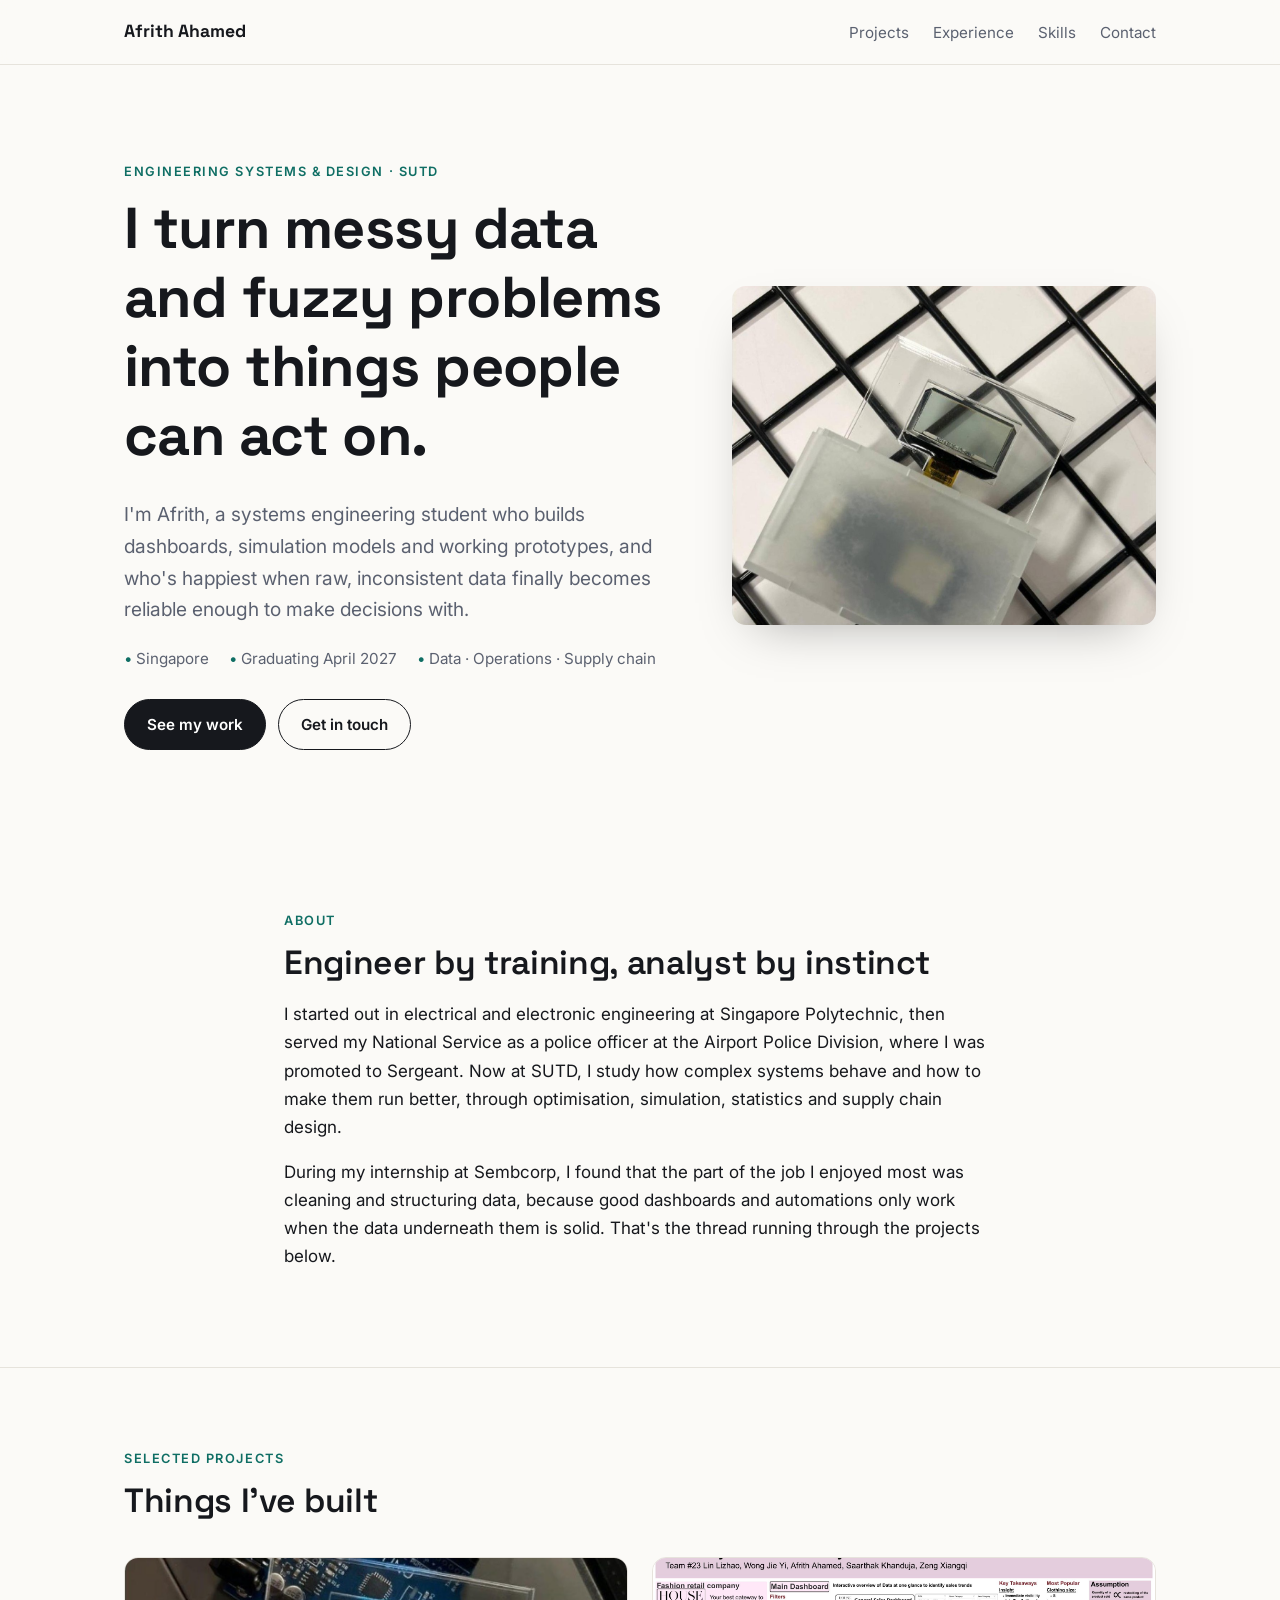
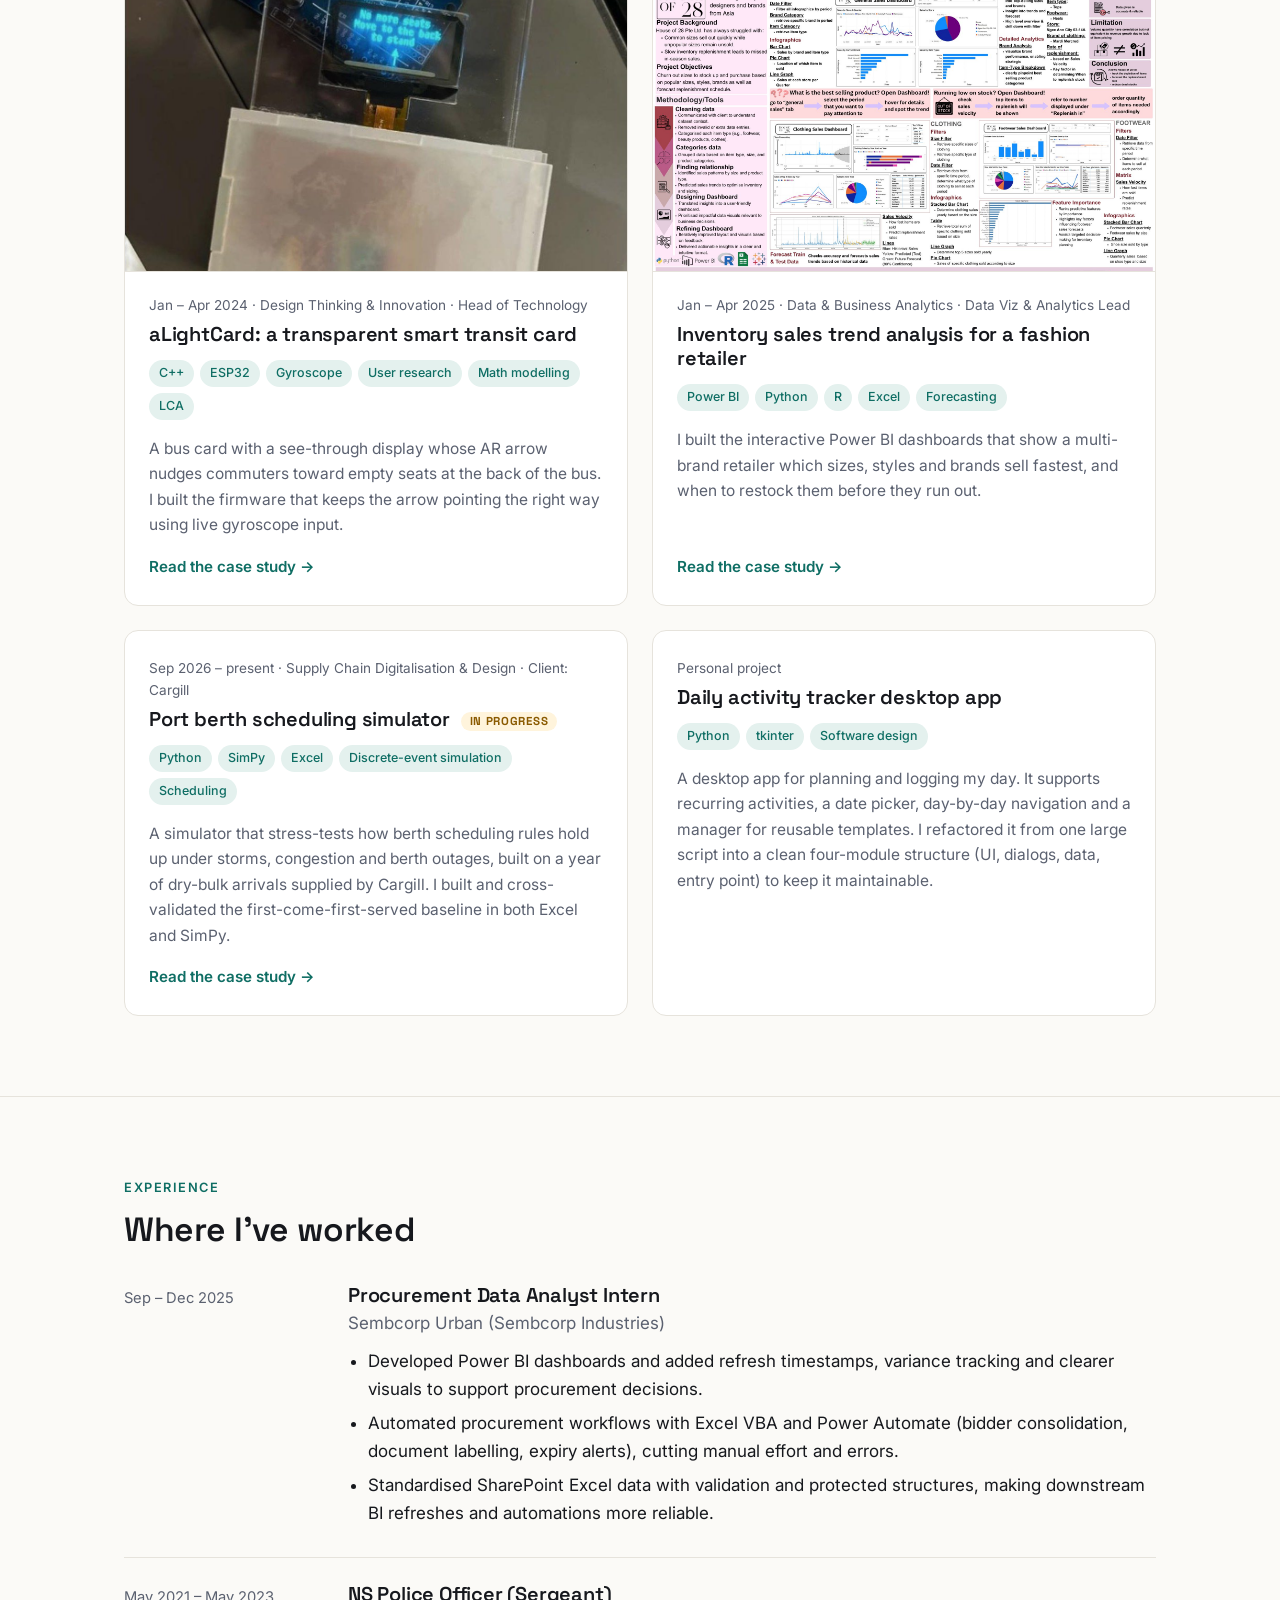
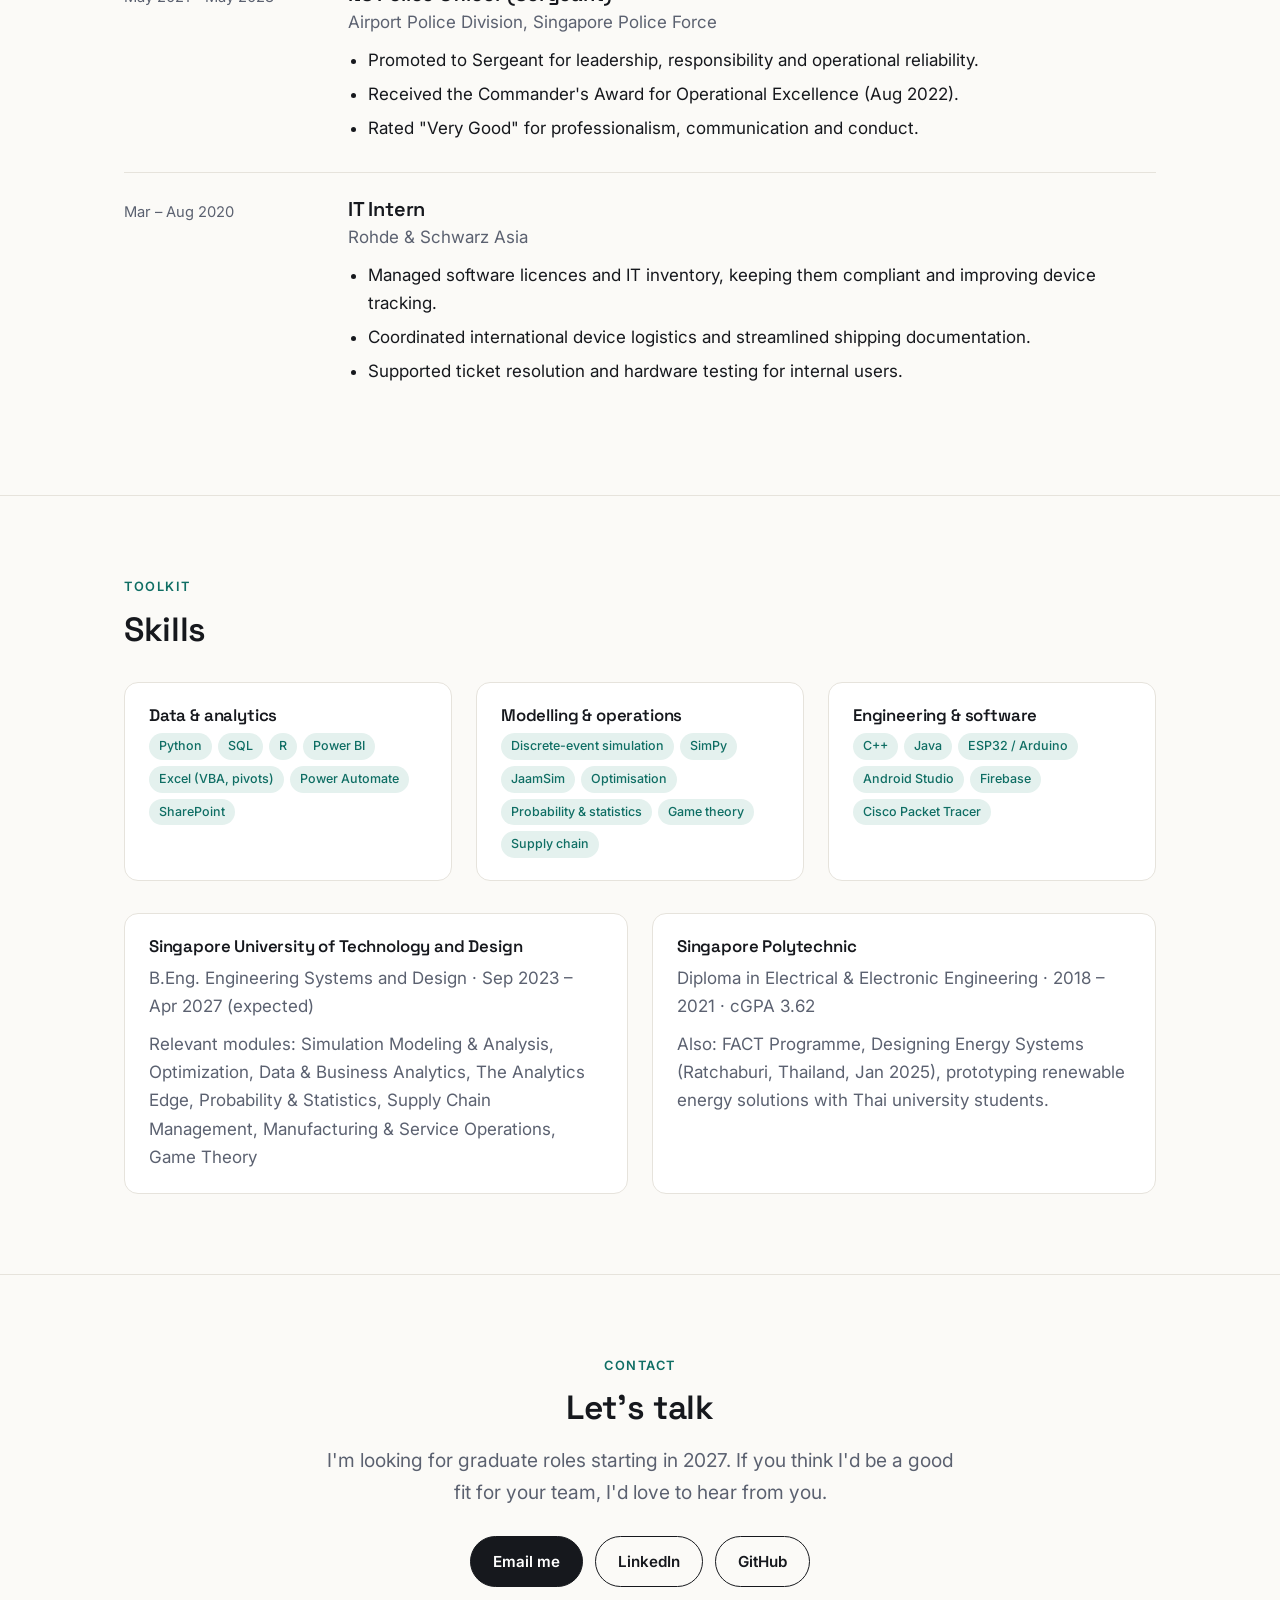
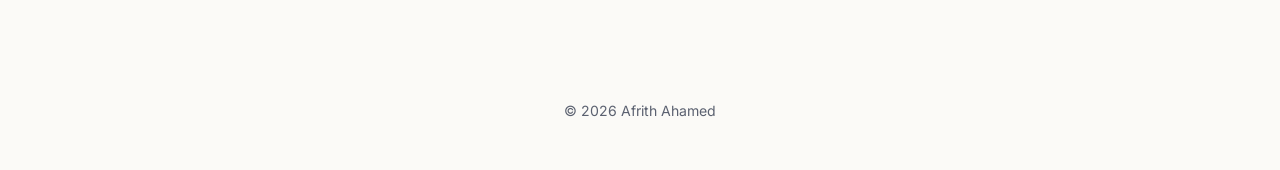
==== index.html @ 6056a11e "Add files via upload" ====
<!DOCTYPE html>
<html lang="en">
<head>
  <meta charset="UTF-8">
  <meta name="viewport" content="width=device-width, initial-scale=1.0">
  <title>Afrith Ahamed | Engineering Systems & Design, SUTD</title>
  <meta name="description" content="Portfolio of Afrith Ahamed, Engineering Systems and Design student at SUTD: data analytics, simulation and hardware prototyping projects.">
  <link rel="preconnect" href="https://fonts.googleapis.com">
  <link rel="preconnect" href="https://fonts.gstatic.com" crossorigin>
  <link href="https://fonts.googleapis.com/css2?family=Inter:wght@400;500;600;700&family=Space+Grotesk:wght@500;600;700&display=swap" rel="stylesheet">
  <link rel="stylesheet" href="css/style.css">
</head>
<body>

<nav class="nav">
  <div class="wrap">
    <a class="brand" href="#top">Afrith Ahamed</a>
    <ul>
      <li><a href="#projects">Projects</a></li>
      <li><a href="#experience">Experience</a></li>
      <li class="hide-sm"><a href="#skills">Skills</a></li>
      <li><a href="#contact">Contact</a></li>
    </ul>
  </div>
</nav>

<header class="hero" id="top">
  <div class="wrap">
    <div>
      <span class="eyebrow">Engineering Systems &amp; Design · SUTD</span>
      <h1>I turn messy data and fuzzy problems into things people can act on.</h1>
      <p class="lead">I'm Afrith, a systems engineering student who builds dashboards, simulation models and working prototypes, and who's happiest when raw, inconsistent data finally becomes reliable enough to make decisions with.</p>
      <div class="meta">
        <span>Singapore</span>
        <span>Graduating April 2027</span>
        <span>Data · Operations · Supply chain</span>
      </div>
      <div class="btns">
        <a class="btn primary" href="#projects">See my work</a>
        <a class="btn" href="#contact">Get in touch</a>
      </div>
    </div>
    <div class="hero-img">
      <img src="assets/img/alight-grid.jpg" alt="aLightCard prototype: a transparent display mounted above a frosted acrylic card housing">
    </div>
  </div>
</header>

<section id="about">
  <div class="wrap narrow">
    <span class="eyebrow">About</span>
    <h2>Engineer by training, analyst by instinct</h2>
    <p>I started out in electrical and electronic engineering at Singapore Polytechnic, then served my National Service as a police officer at the Airport Police Division, where I was promoted to Sergeant. Now at SUTD, I study how complex systems behave and how to make them run better, through optimisation, simulation, statistics and supply chain design.</p>
    <p>During my internship at Sembcorp, I found that the part of the job I enjoyed most was cleaning and structuring data, because good dashboards and automations only work when the data underneath them is solid. That's the thread running through the projects below.</p>
  </div>
</section>

<section id="projects">
  <div class="wrap">
    <span class="eyebrow">Selected projects</span>
    <h2>Things I've built</h2>

    <div class="grid">
      <a class="card" href="projects/alightcard.html">
        <img src="assets/img/alight-arduino.jpg" alt="aLightCard prototype showing a glowing 'move to the back' message on its transparent display" loading="lazy">
        <div class="body">
          <div class="when">Jan – Apr 2024 · Design Thinking &amp; Innovation · Head of Technology</div>
          <h3>aLightCard: a transparent smart transit card</h3>
          <ul class="tags"><li>C++</li><li>ESP32</li><li>Gyroscope</li><li>User research</li><li>Math modelling</li><li>LCA</li></ul>
          <p>A bus card with a see-through display whose AR arrow nudges commuters toward empty seats at the back of the bus. I built the firmware that keeps the arrow pointing the right way using live gyroscope input.</p>
          <span class="more">Read the case study →</span>
        </div>
      </a>

      <a class="card" href="projects/inventory-analytics.html">
        <img src="assets/img/dba-poster.jpg" alt="Inventory Sales Trend Analysis project poster showing Power BI dashboards" loading="lazy">
        <div class="body">
          <div class="when">Jan – Apr 2025 · Data &amp; Business Analytics · Data Viz &amp; Analytics Lead</div>
          <h3>Inventory sales trend analysis for a fashion retailer</h3>
          <ul class="tags"><li>Power BI</li><li>Python</li><li>R</li><li>Excel</li><li>Forecasting</li></ul>
          <p>I built the interactive Power BI dashboards that show a multi-brand retailer which sizes, styles and brands sell fastest, and when to restock them before they run out.</p>
          <span class="more">Read the case study →</span>
        </div>
      </a>

      <a class="card plain" href="projects/port-scheduling-simulator.html">
        <div class="body">
          <div class="when">Sep 2026 – present · Supply Chain Digitalisation &amp; Design · Client: Cargill</div>
          <h3>Port berth scheduling simulator <span class="badge">In progress</span></h3>
          <ul class="tags"><li>Python</li><li>SimPy</li><li>Excel</li><li>Discrete-event simulation</li><li>Scheduling</li></ul>
          <p>A simulator that stress-tests how berth scheduling rules hold up under storms, congestion and berth outages, built on a year of dry-bulk arrivals supplied by Cargill. I built and cross-validated the first-come-first-served baseline in both Excel and SimPy.</p>
          <span class="more">Read the case study →</span>
        </div>
      </a>

      <div class="card plain">
        <div class="body">
          <div class="when">Personal project</div>
          <h3>Daily activity tracker desktop app</h3>
          <ul class="tags"><li>Python</li><li>tkinter</li><li>Software design</li></ul>
          <p>A desktop app for planning and logging my day. It supports recurring activities, a date picker, day-by-day navigation and a manager for reusable templates. I refactored it from one large script into a clean four-module structure (UI, dialogs, data, entry point) to keep it maintainable.</p>
        </div>
      </div>
    </div>
  </div>
</section>

<section id="experience">
  <div class="wrap">
    <span class="eyebrow">Experience</span>
    <h2>Where I've worked</h2>
    <div class="timeline">
      <div class="job">
        <div class="date">Sep – Dec 2025</div>
        <div>
          <h3>Procurement Data Analyst Intern</h3>
          <div class="org">Sembcorp Urban (Sembcorp Industries)</div>
          <ul>
            <li>Developed Power BI dashboards and added refresh timestamps, variance tracking and clearer visuals to support procurement decisions.</li>
            <li>Automated procurement workflows with Excel VBA and Power Automate (bidder consolidation, document labelling, expiry alerts), cutting manual effort and errors.</li>
            <li>Standardised SharePoint Excel data with validation and protected structures, making downstream BI refreshes and automations more reliable.</li>
          </ul>
        </div>
      </div>
      <div class="job">
        <div class="date">May 2021 – May 2023</div>
        <div>
          <h3>NS Police Officer (Sergeant)</h3>
          <div class="org">Airport Police Division, Singapore Police Force</div>
          <ul>
            <li>Promoted to Sergeant for leadership, responsibility and operational reliability.</li>
            <li>Received the Commander's Award for Operational Excellence (Aug 2022).</li>
            <li>Rated "Very Good" for professionalism, communication and conduct.</li>
          </ul>
        </div>
      </div>
      <div class="job">
        <div class="date">Mar – Aug 2020</div>
        <div>
          <h3>IT Intern</h3>
          <div class="org">Rohde &amp; Schwarz Asia</div>
          <ul>
            <li>Managed software licences and IT inventory, keeping them compliant and improving device tracking.</li>
            <li>Coordinated international device logistics and streamlined shipping documentation.</li>
            <li>Supported ticket resolution and hardware testing for internal users.</li>
          </ul>
        </div>
      </div>
    </div>
  </div>
</section>

<section id="skills">
  <div class="wrap">
    <span class="eyebrow">Toolkit</span>
    <h2>Skills</h2>
    <div class="skills">
      <div class="skill-box">
        <h3>Data &amp; analytics</h3>
        <ul class="tags"><li>Python</li><li>SQL</li><li>R</li><li>Power BI</li><li>Excel (VBA, pivots)</li><li>Power Automate</li><li>SharePoint</li></ul>
      </div>
      <div class="skill-box">
        <h3>Modelling &amp; operations</h3>
        <ul class="tags"><li>Discrete-event simulation</li><li>SimPy</li><li>JaamSim</li><li>Optimisation</li><li>Probability &amp; statistics</li><li>Game theory</li><li>Supply chain</li></ul>
      </div>
      <div class="skill-box">
        <h3>Engineering &amp; software</h3>
        <ul class="tags"><li>C++</li><li>Java</li><li>ESP32 / Arduino</li><li>Android Studio</li><li>Firebase</li><li>Cisco Packet Tracer</li></ul>
      </div>
    </div>

    <div class="edu">
      <div class="skill-box">
        <h3>Singapore University of Technology and Design</h3>
        <p>B.Eng. Engineering Systems and Design · Sep 2023 – Apr 2027 (expected)</p>
        <p style="margin-top:10px">Relevant modules: Simulation Modeling &amp; Analysis, Optimization, Data &amp; Business Analytics, The Analytics Edge, Probability &amp; Statistics, Supply Chain Management, Manufacturing &amp; Service Operations, Game Theory</p>
      </div>
      <div class="skill-box">
        <h3>Singapore Polytechnic</h3>
        <p>Diploma in Electrical &amp; Electronic Engineering · 2018 – 2021 · cGPA 3.62</p>
        <p style="margin-top:10px">Also: FACT Programme, Designing Energy Systems (Ratchaburi, Thailand, Jan 2025), prototyping renewable energy solutions with Thai university students.</p>
      </div>
    </div>
  </div>
</section>

<section id="contact" class="contact">
  <div class="wrap">
    <span class="eyebrow">Contact</span>
    <h2>Let's talk</h2>
    <p class="lead">I'm looking for graduate roles starting in 2027. If you think I'd be a good fit for your team, I'd love to hear from you.</p>
    <div class="btns">
      <a class="btn primary" href="mailto:afrithahamed168@gmail.com">Email me</a>
      <a class="btn" href="https://www.linkedin.com/in/afrith-ahamed/" target="_blank" rel="noopener">LinkedIn</a>
      <a class="btn" href="https://github.com/afrithahamed168-code" target="_blank" rel="noopener">GitHub</a>
    </div>
  </div>
</section>

<footer>
  <div class="wrap">© 2026 Afrith Ahamed</div>
</footer>

</body>
</html>
---- css/style.css ----
/* ===== Afrith Ahamed — portfolio styles ===== */
:root {
  --bg: #fbfaf7;
  --surface: #ffffff;
  --ink: #16181d;
  --muted: #5b6170;
  --line: #e6e3dc;
  --accent: #0f6e64;
  --accent-soft: #e4f1ee;
  --max: 1080px;
  --radius: 14px;
  --font-body: "Inter", system-ui, -apple-system, "Segoe UI", Roboto, sans-serif;
  --font-head: "Space Grotesk", "Inter", system-ui, sans-serif;
}

* { box-sizing: border-box; }
html { scroll-behavior: smooth; }
body {
  margin: 0;
  font-family: var(--font-body);
  font-size: 17px;
  line-height: 1.65;
  color: var(--ink);
  background: var(--bg);
  -webkit-font-smoothing: antialiased;
}
img { max-width: 100%; display: block; }
a { color: var(--accent); text-decoration-thickness: 1px; text-underline-offset: 3px; }
a:hover { text-decoration-thickness: 2px; }
h1, h2, h3, h4 { font-family: var(--font-head); line-height: 1.2; margin: 0 0 .5em; letter-spacing: -0.01em; }
h1 { font-size: clamp(2.4rem, 5vw, 3.6rem); font-weight: 700; }
h2 { font-size: clamp(1.6rem, 3vw, 2.1rem); font-weight: 600; }
h3 { font-size: 1.25rem; font-weight: 600; }
p { margin: 0 0 1em; }

.wrap { max-width: var(--max); margin: 0 auto; padding: 0 24px; }
.narrow { max-width: 760px; }

/* ----- Nav ----- */
.nav {
  position: sticky; top: 0; z-index: 10;
  background: rgba(251, 250, 247, 0.9);
  backdrop-filter: blur(8px);
  border-bottom: 1px solid var(--line);
}
.nav .wrap { display: flex; align-items: center; justify-content: space-between; height: 64px; }
.brand { white-space: nowrap; font-family: var(--font-head); font-weight: 700; color: var(--ink); text-decoration: none; font-size: 1.1rem; }
.nav ul { list-style: none; display: flex; gap: 24px; margin: 0; padding: 0; }
.nav ul a { color: var(--muted); text-decoration: none; font-size: .95rem; }
.nav ul a:hover { color: var(--ink); }
@media (max-width: 640px) { .nav ul { gap: 14px; } .nav ul a { font-size: .88rem; } .nav ul li.hide-sm { display: none; } }

/* ----- Sections ----- */
section { padding: 80px 0; }
section + section { border-top: 1px solid var(--line); }
.eyebrow {
  font-size: .8rem; font-weight: 600; letter-spacing: .12em; text-transform: uppercase;
  color: var(--accent); margin-bottom: 12px; display: block;
}
.lead { font-size: 1.2rem; color: var(--muted); max-width: 640px; }

/* ----- Hero ----- */
.hero { padding: 96px 0 80px; }
.hero .wrap { display: grid; grid-template-columns: 1.3fr 1fr; gap: 56px; align-items: center; }
.hero-img { border-radius: var(--radius); overflow: hidden; box-shadow: 0 20px 50px -24px rgba(0,0,0,.35); }
.hero-img img { aspect-ratio: 5/4; object-fit: cover; width: 100%; }
.hero .meta { display: flex; flex-wrap: wrap; gap: 8px 20px; color: var(--muted); font-size: .95rem; margin: 20px 0 28px; }
.hero .meta span::before { content: "• "; color: var(--accent); }
@media (max-width: 820px) { .hero .wrap { grid-template-columns: 1fr; } .hero-img { order: -1; } }

.btns { display: flex; flex-wrap: wrap; gap: 12px; }
.btn {
  display: inline-block; padding: 12px 22px; border-radius: 999px; font-weight: 600; font-size: .95rem;
  text-decoration: none; border: 1.5px solid var(--ink); color: var(--ink);
}
.btn.primary { background: var(--ink); color: #fff; }
.btn:hover { transform: translateY(-1px); }

/* ----- Project cards ----- */
.grid { display: grid; grid-template-columns: repeat(2, 1fr); gap: 24px; margin-top: 36px; }
@media (max-width: 760px) { .grid { grid-template-columns: 1fr; } }
.card {
  background: var(--surface); border: 1px solid var(--line); border-radius: var(--radius);
  overflow: hidden; display: flex; flex-direction: column; color: inherit; text-decoration: none;
  transition: box-shadow .2s, transform .2s;
}
a.card:hover { box-shadow: 0 16px 40px -20px rgba(0,0,0,.3); transform: translateY(-3px); }
.card img { aspect-ratio: 16/10; object-fit: cover; width: 100%; border-bottom: 1px solid var(--line); }
.card .body { padding: 22px 24px 26px; display: flex; flex-direction: column; flex: 1; }
.card .when { font-size: .85rem; color: var(--muted); margin-bottom: 6px; }
.card p { color: var(--muted); font-size: .97rem; }
.card .more { margin-top: auto; font-weight: 600; color: var(--accent); font-size: .95rem; }
.card.plain .body { padding-top: 26px; }
.badge {
  display: inline-block; font-size: .72rem; font-weight: 700; letter-spacing: .06em; text-transform: uppercase;
  background: #fff4dc; color: #8a5a00; padding: 3px 9px; border-radius: 999px; margin-left: 6px; vertical-align: middle;
}

.tags { display: flex; flex-wrap: wrap; gap: 6px; margin: 4px 0 16px; padding: 0; list-style: none; }
.tags li { font-size: .78rem; background: var(--accent-soft); color: var(--accent); padding: 3px 10px; border-radius: 999px; font-weight: 500; }

/* ----- Timeline (experience) ----- */
.timeline { margin-top: 32px; }
.job { display: grid; grid-template-columns: 200px 1fr; gap: 24px; padding: 24px 0; border-top: 1px solid var(--line); }
.job:first-child { border-top: none; padding-top: 0; }
.job .date { color: var(--muted); font-size: .92rem; padding-top: 3px; }
.job h3 { margin-bottom: 2px; }
.job .org { color: var(--muted); margin-bottom: 10px; }
.job ul { margin: 0; padding-left: 20px; }
.job li { margin-bottom: 6px; }
@media (max-width: 640px) { .job { grid-template-columns: 1fr; gap: 4px; } }

/* ----- Skills ----- */
.skills { display: grid; grid-template-columns: repeat(3, 1fr); gap: 24px; margin-top: 32px; }
@media (max-width: 820px) { .skills { grid-template-columns: 1fr; } }
.skill-box { background: var(--surface); border: 1px solid var(--line); border-radius: var(--radius); padding: 22px 24px; }
.skill-box h3 { font-size: 1.05rem; }
.skill-box .tags { margin-bottom: 0; }

/* ----- Education ----- */
.edu { display: grid; grid-template-columns: 1fr 1fr; gap: 24px; margin-top: 32px; }
@media (max-width: 760px) { .edu { grid-template-columns: 1fr; } }
.edu .skill-box p { color: var(--muted); margin-bottom: 0; }

/* ----- Contact ----- */
.contact { text-align: center; }
.contact .lead { margin: 0 auto 28px; }
.contact .btns { justify-content: center; }

footer { padding: 32px 0 48px; color: var(--muted); font-size: .88rem; text-align: center; }

/* ===== Case study pages ===== */
.case-hero { padding: 72px 0 48px; }
.back { display: inline-block; margin-bottom: 28px; text-decoration: none; font-weight: 500; }
.facts {
  display: grid; grid-template-columns: repeat(4, 1fr); gap: 20px; margin: 36px 0 0; padding: 24px 0 0;
  border-top: 1px solid var(--line);
}
.facts div span { display: block; font-size: .78rem; text-transform: uppercase; letter-spacing: .1em; color: var(--muted); margin-bottom: 4px; }
.facts div { font-weight: 500; font-size: .97rem; }
@media (max-width: 760px) { .facts { grid-template-columns: 1fr 1fr; } }

.cover { border-radius: var(--radius); overflow: hidden; margin-top: 8px; }
.cover img { width: 100%; max-height: 520px; object-fit: cover; }

.prose { max-width: 760px; }
.prose h2 { margin-top: 8px; }
.prose ul { padding-left: 22px; }
.prose li { margin-bottom: 8px; }

.stats { display: grid; grid-template-columns: repeat(4, 1fr); gap: 16px; margin: 28px 0; }
@media (max-width: 760px) { .stats { grid-template-columns: 1fr 1fr; } }
.stat { background: var(--surface); border: 1px solid var(--line); border-radius: var(--radius); padding: 18px 20px; }
.stat b { display: block; font-family: var(--font-head); font-size: 2rem; color: var(--accent); line-height: 1.1; }
.stat span { font-size: .88rem; color: var(--muted); }

.gallery { display: grid; grid-template-columns: repeat(3, 1fr); gap: 16px; margin: 28px 0; }
.gallery.two { grid-template-columns: repeat(2, 1fr); }
@media (max-width: 640px) { .gallery, .gallery.two { grid-template-columns: 1fr 1fr; } }
.gallery figure { margin: 0; }
.gallery img { width: 100%; aspect-ratio: 4/3; object-fit: cover; border-radius: 10px; border: 1px solid var(--line); background: #fff; }
.gallery img.contain { object-fit: contain; }
figcaption { font-size: .85rem; color: var(--muted); margin-top: 8px; line-height: 1.45; }

.callout {
  background: var(--accent-soft); border-left: 4px solid var(--accent); border-radius: 0 10px 10px 0;
  padding: 18px 22px; margin: 24px 0;
}
.callout p:last-child { margin-bottom: 0; }

.formula {
  font-family: "Space Grotesk", monospace; font-size: 1.15rem; background: var(--surface);
  border: 1px solid var(--line); border-radius: 10px; padding: 16px 20px; margin: 16px 0; text-align: center;
}

table.simple { width: 100%; border-collapse: collapse; margin: 16px 0 24px; font-size: .95rem; }
table.simple th, table.simple td { text-align: left; padding: 10px 12px; border-bottom: 1px solid var(--line); }
table.simple th { font-size: .8rem; text-transform: uppercase; letter-spacing: .06em; color: var(--muted); font-weight: 600; }

.posters { display: grid; grid-template-columns: repeat(3, 1fr); gap: 20px; margin-top: 28px; }
.posters.one { grid-template-columns: 1fr; }
@media (max-width: 640px) { .posters { grid-template-columns: 1fr; } }
.posters a { display: block; text-decoration: none; color: var(--muted); font-size: .88rem; }
.posters img { border-radius: 10px; border: 1px solid var(--line); margin-bottom: 8px; }

.next { display: flex; justify-content: space-between; gap: 16px; flex-wrap: wrap; }
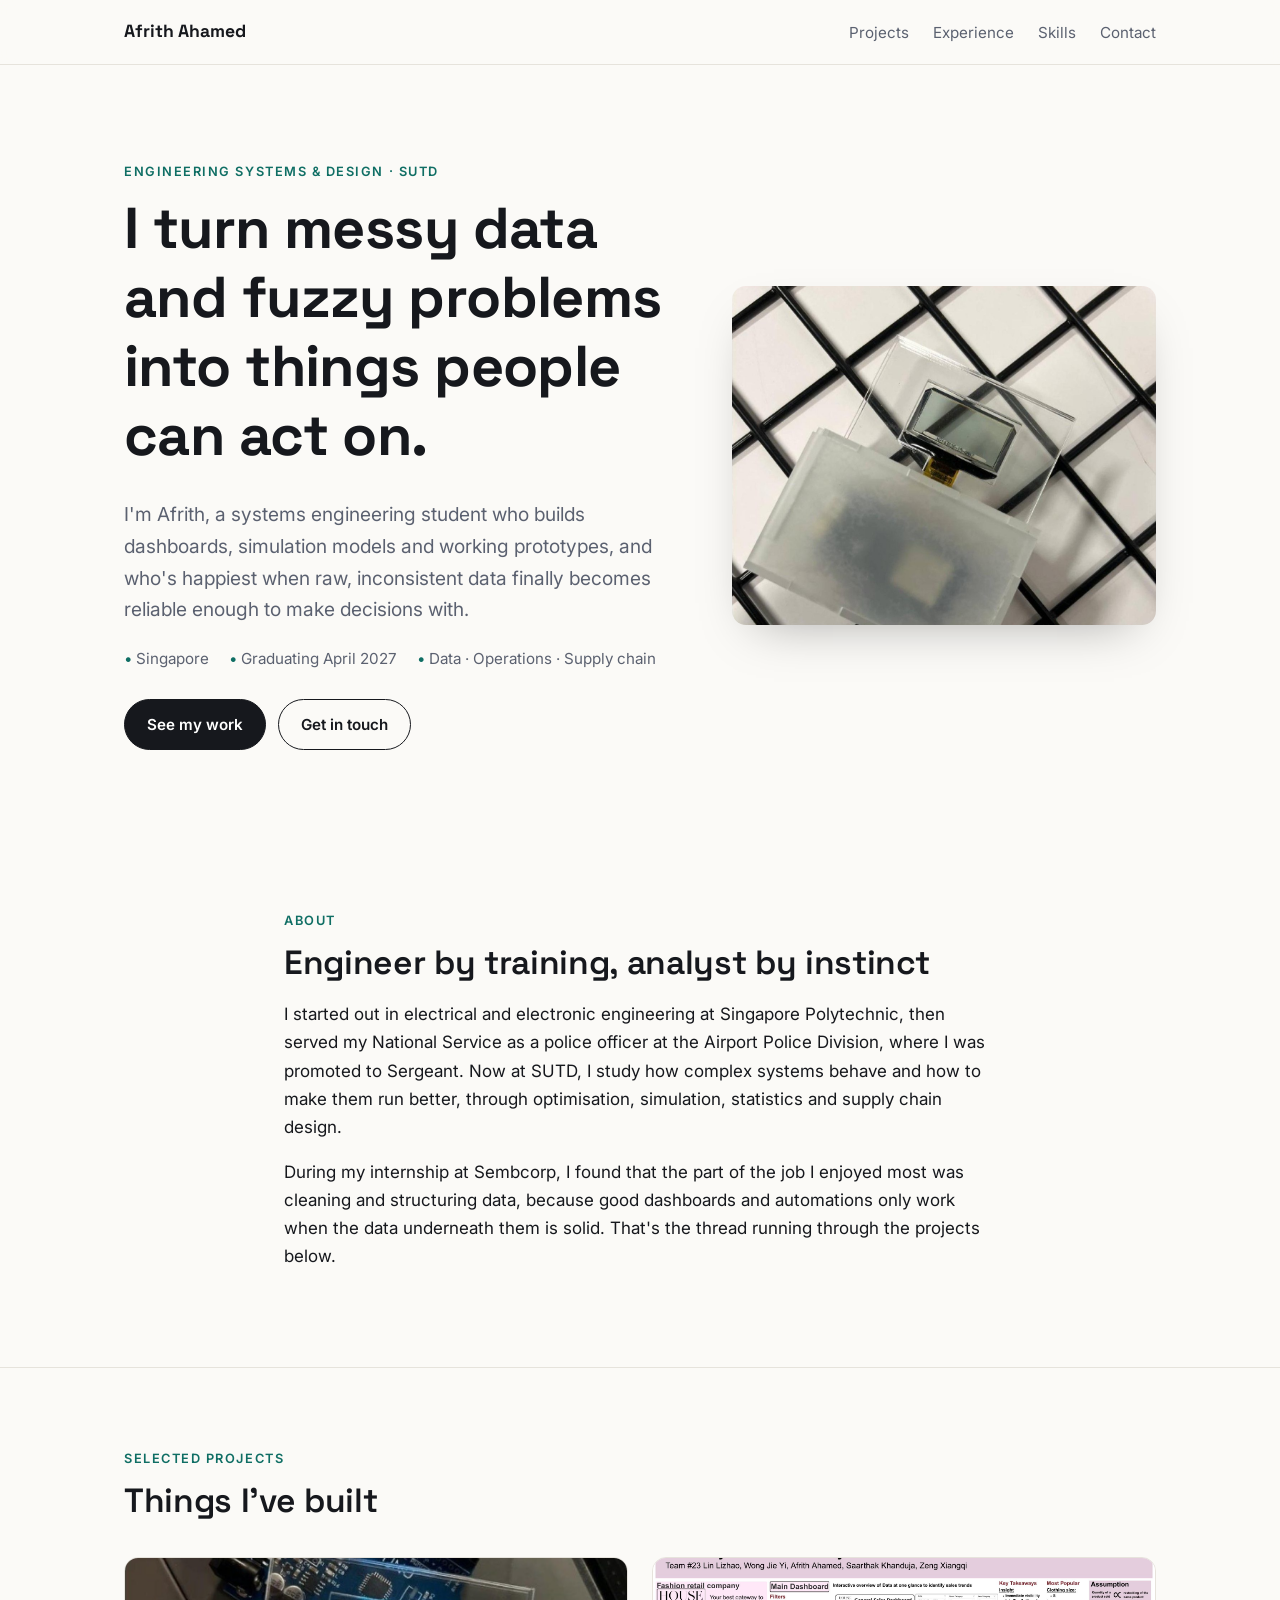
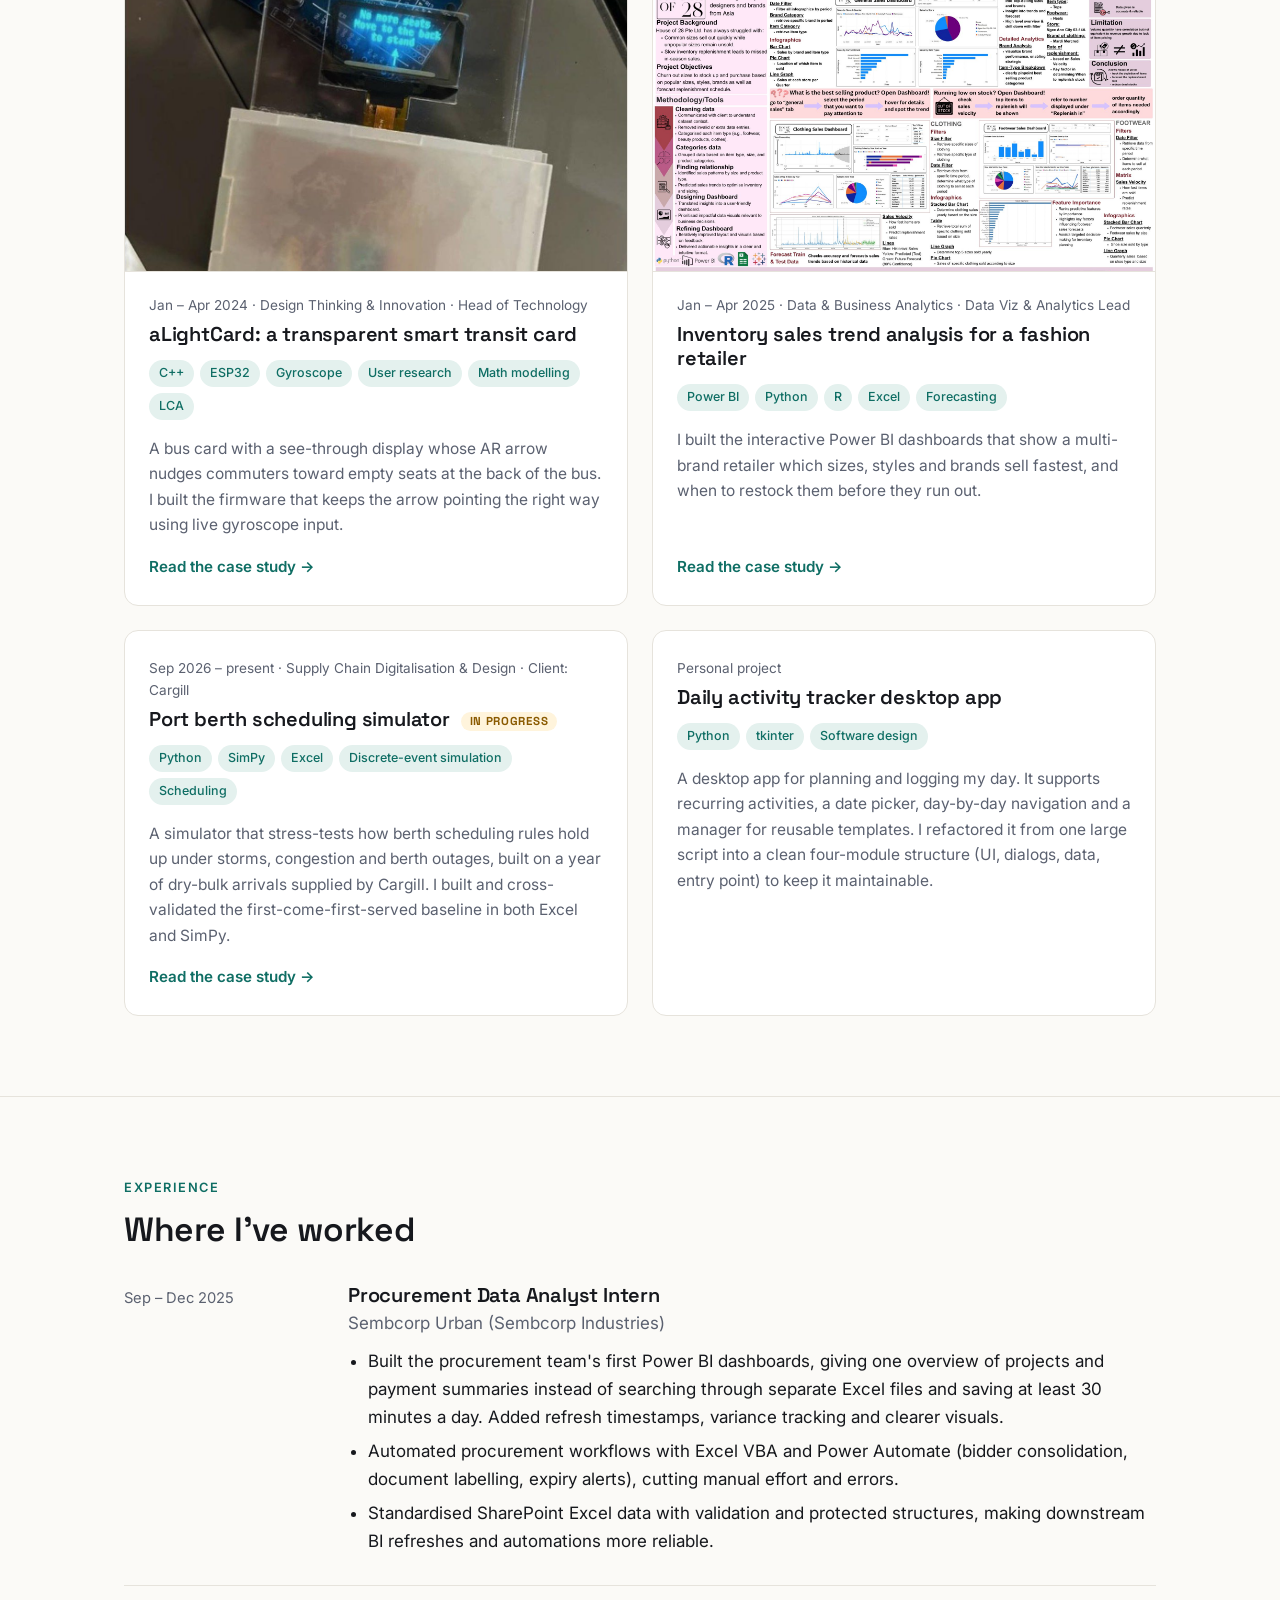
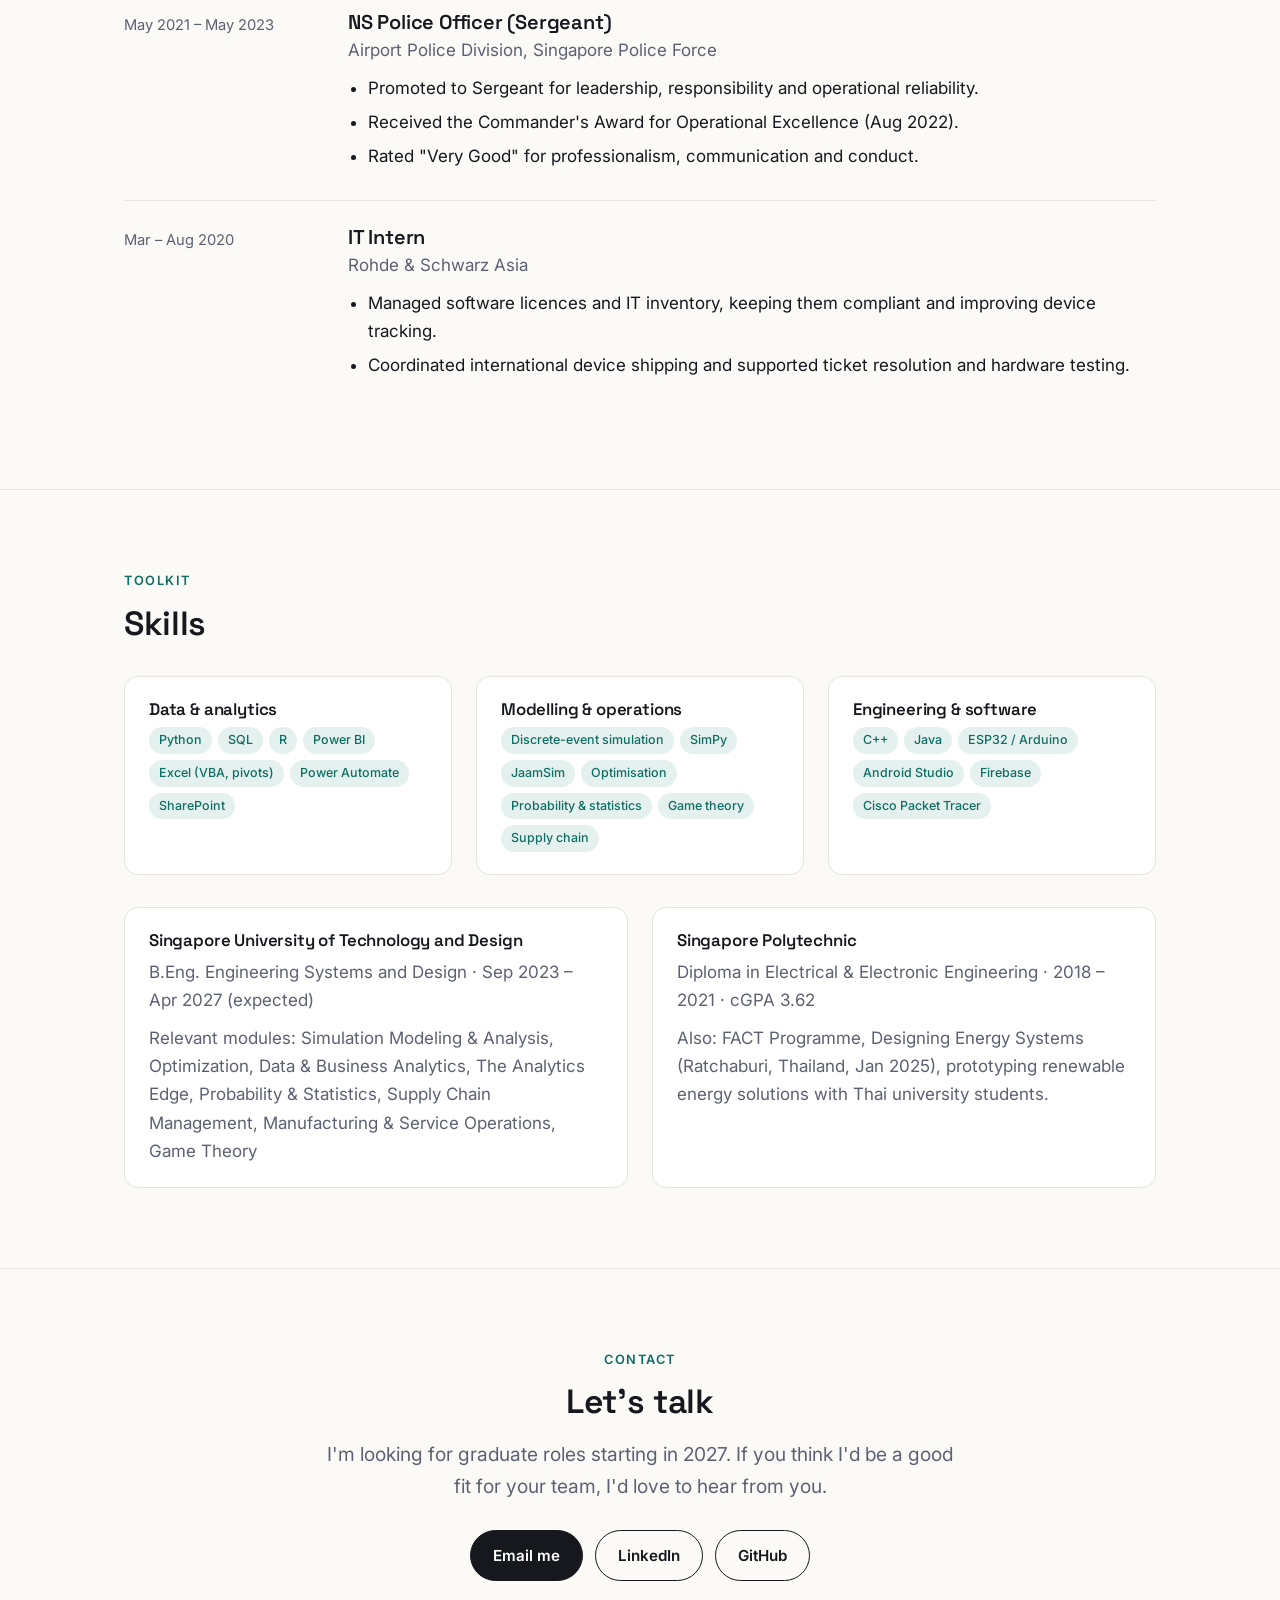
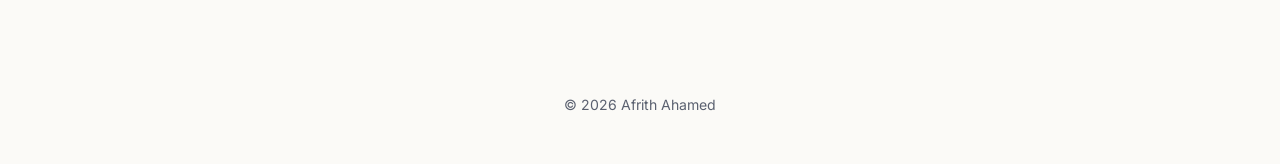
==== commit 5431dd51: "Add files via upload" ====
--- a/index.html
+++ b/index.html
@@ -116,7 +116,7 @@
           <h3>Procurement Data Analyst Intern</h3>
           <div class="org">Sembcorp Urban (Sembcorp Industries)</div>
           <ul>
-            <li>Developed Power BI dashboards and added refresh timestamps, variance tracking and clearer visuals to support procurement decisions.</li>
+            <li>Built the procurement team's first Power BI dashboards, giving one overview of projects and payment summaries instead of searching through separate Excel files and saving at least 30 minutes a day. Added refresh timestamps, variance tracking and clearer visuals.</li>
             <li>Automated procurement workflows with Excel VBA and Power Automate (bidder consolidation, document labelling, expiry alerts), cutting manual effort and errors.</li>
             <li>Standardised SharePoint Excel data with validation and protected structures, making downstream BI refreshes and automations more reliable.</li>
           </ul>
@@ -141,8 +141,7 @@
           <div class="org">Rohde &amp; Schwarz Asia</div>
           <ul>
             <li>Managed software licences and IT inventory, keeping them compliant and improving device tracking.</li>
-            <li>Coordinated international device logistics and streamlined shipping documentation.</li>
-            <li>Supported ticket resolution and hardware testing for internal users.</li>
+            <li>Coordinated international device shipping and supported ticket resolution and hardware testing.</li>
           </ul>
         </div>
       </div>
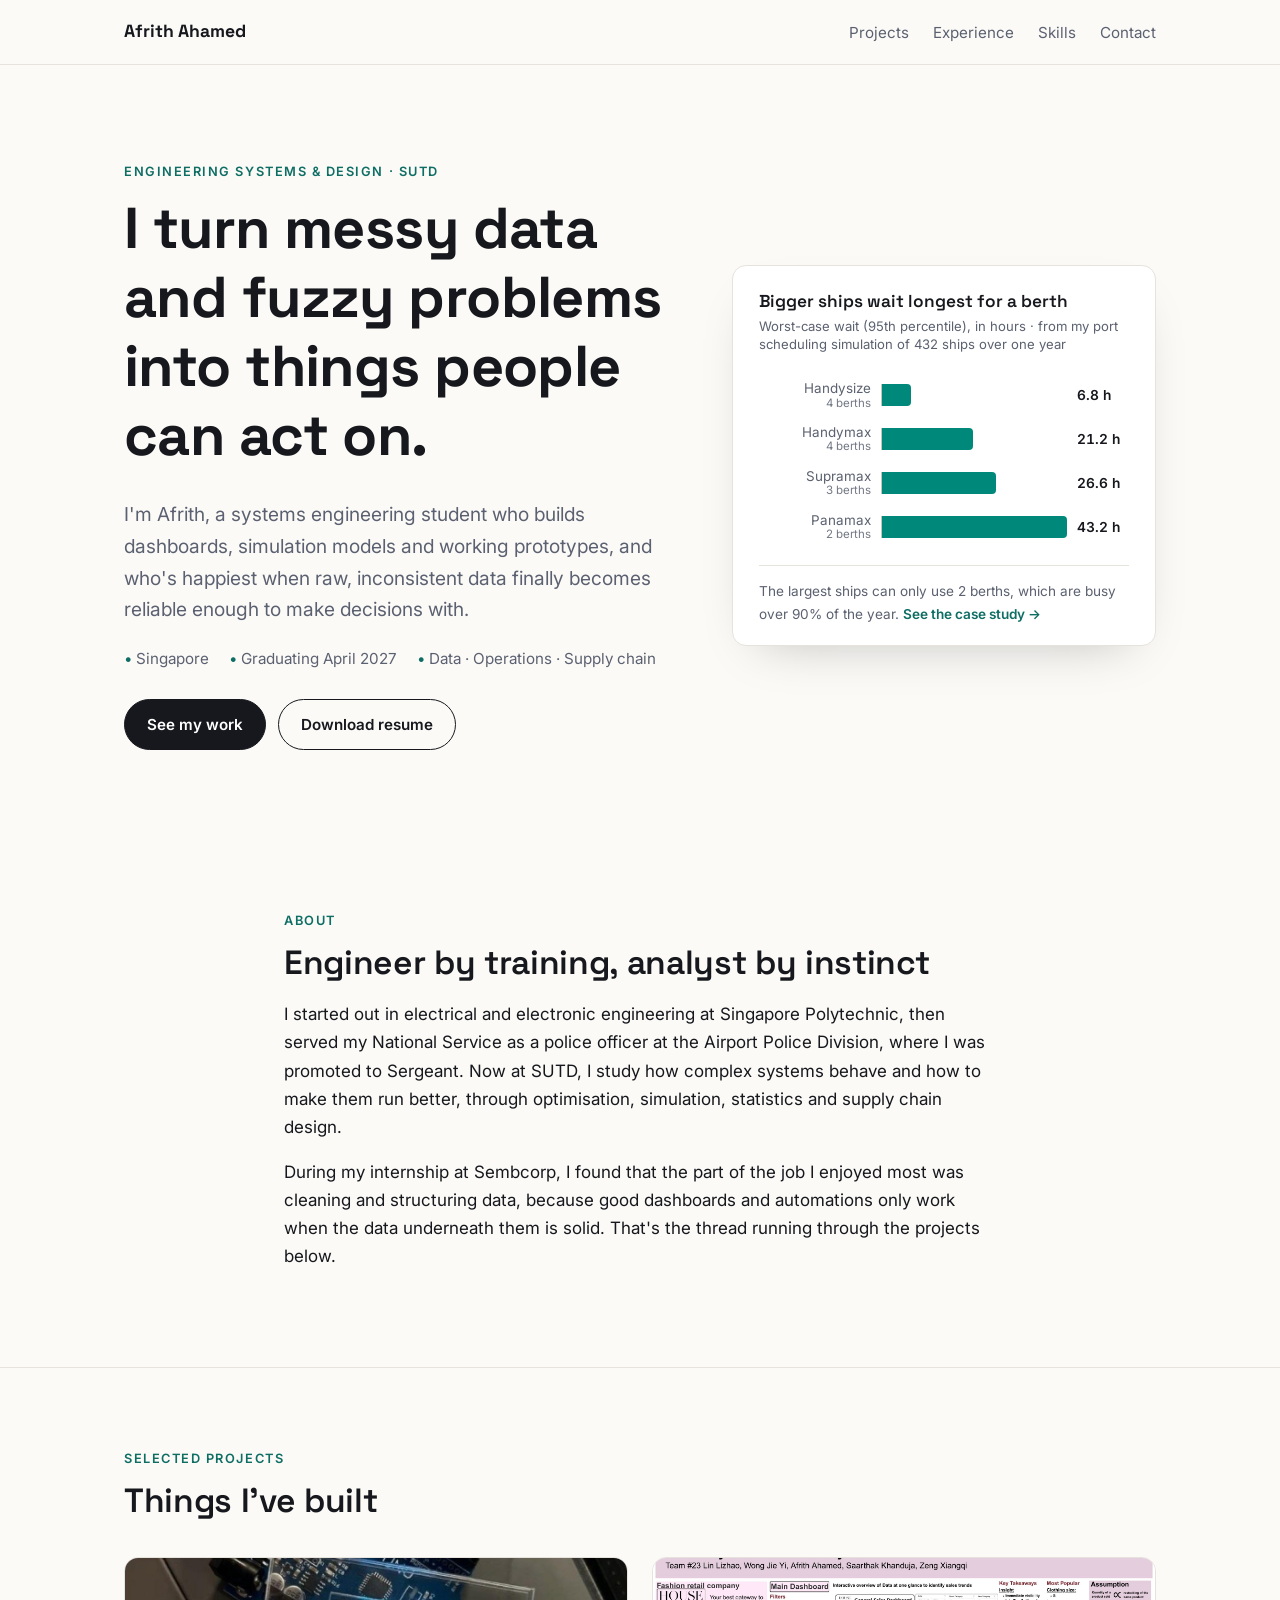
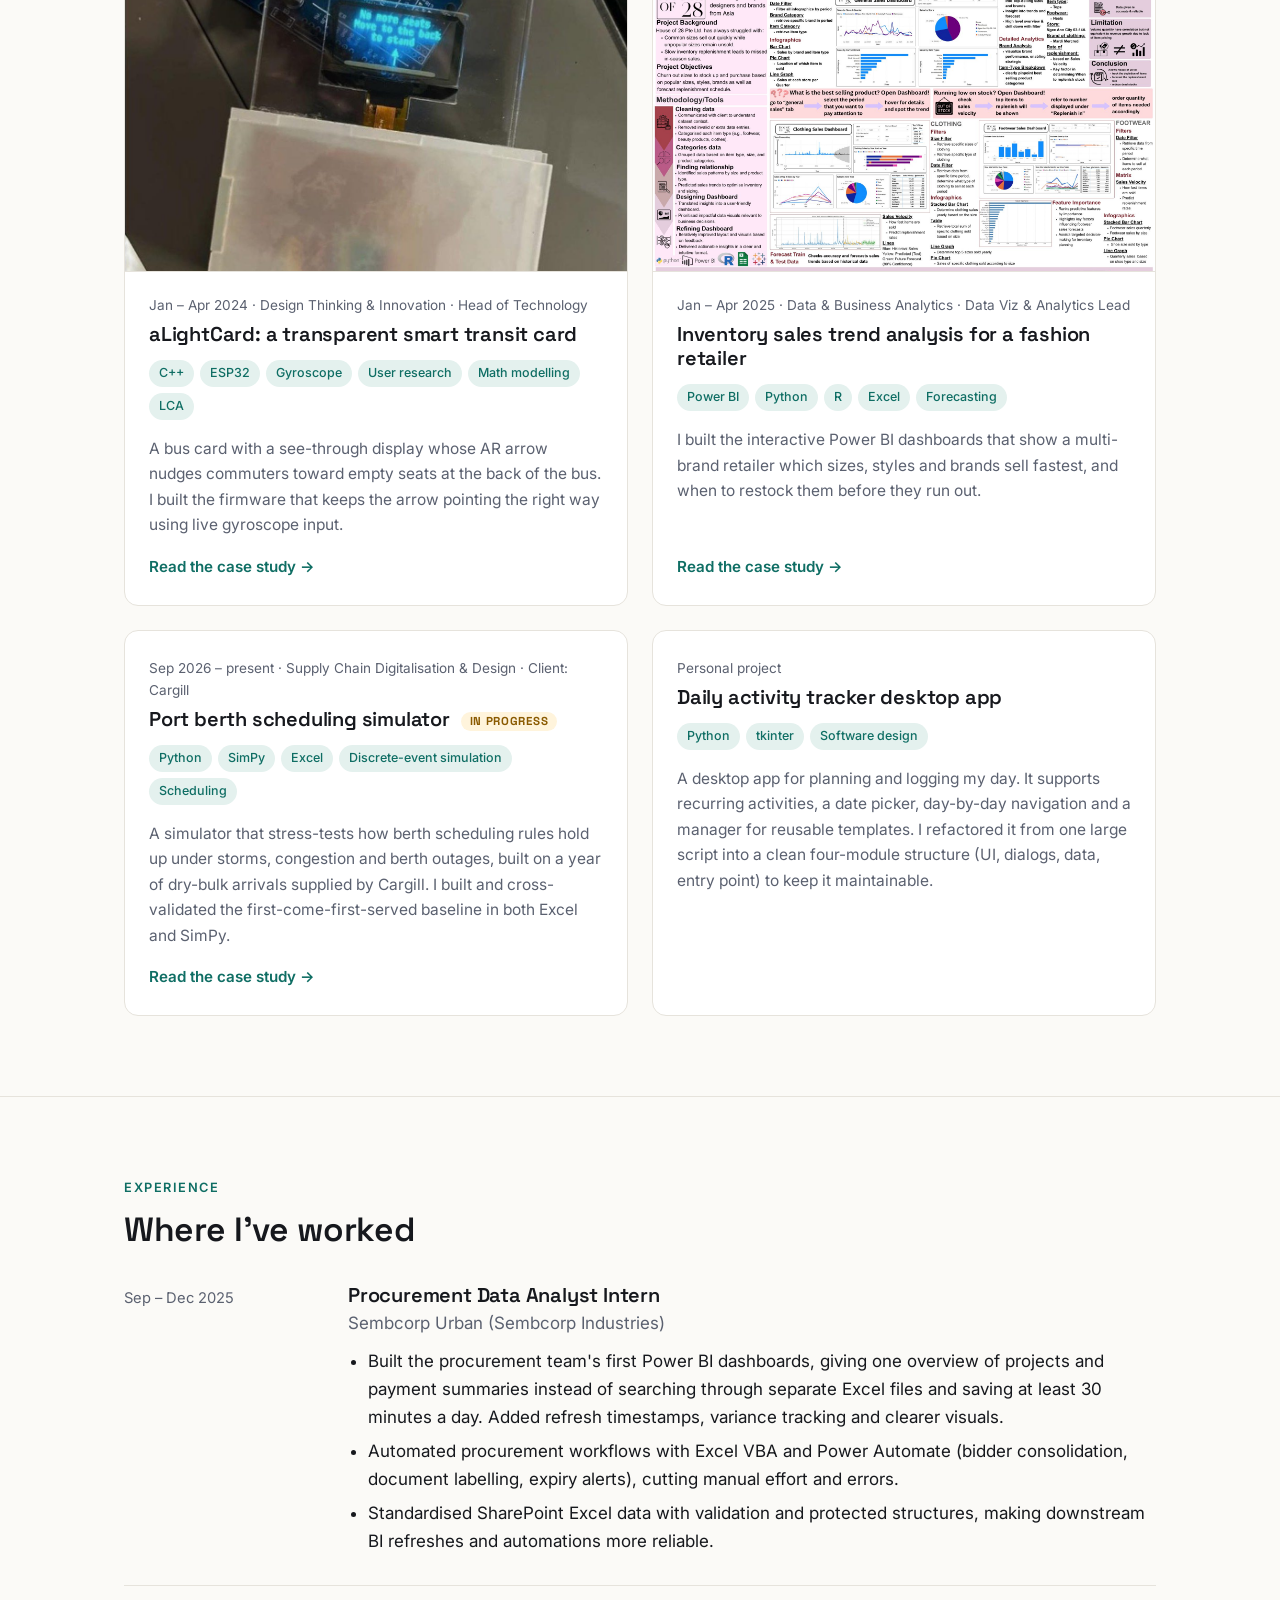
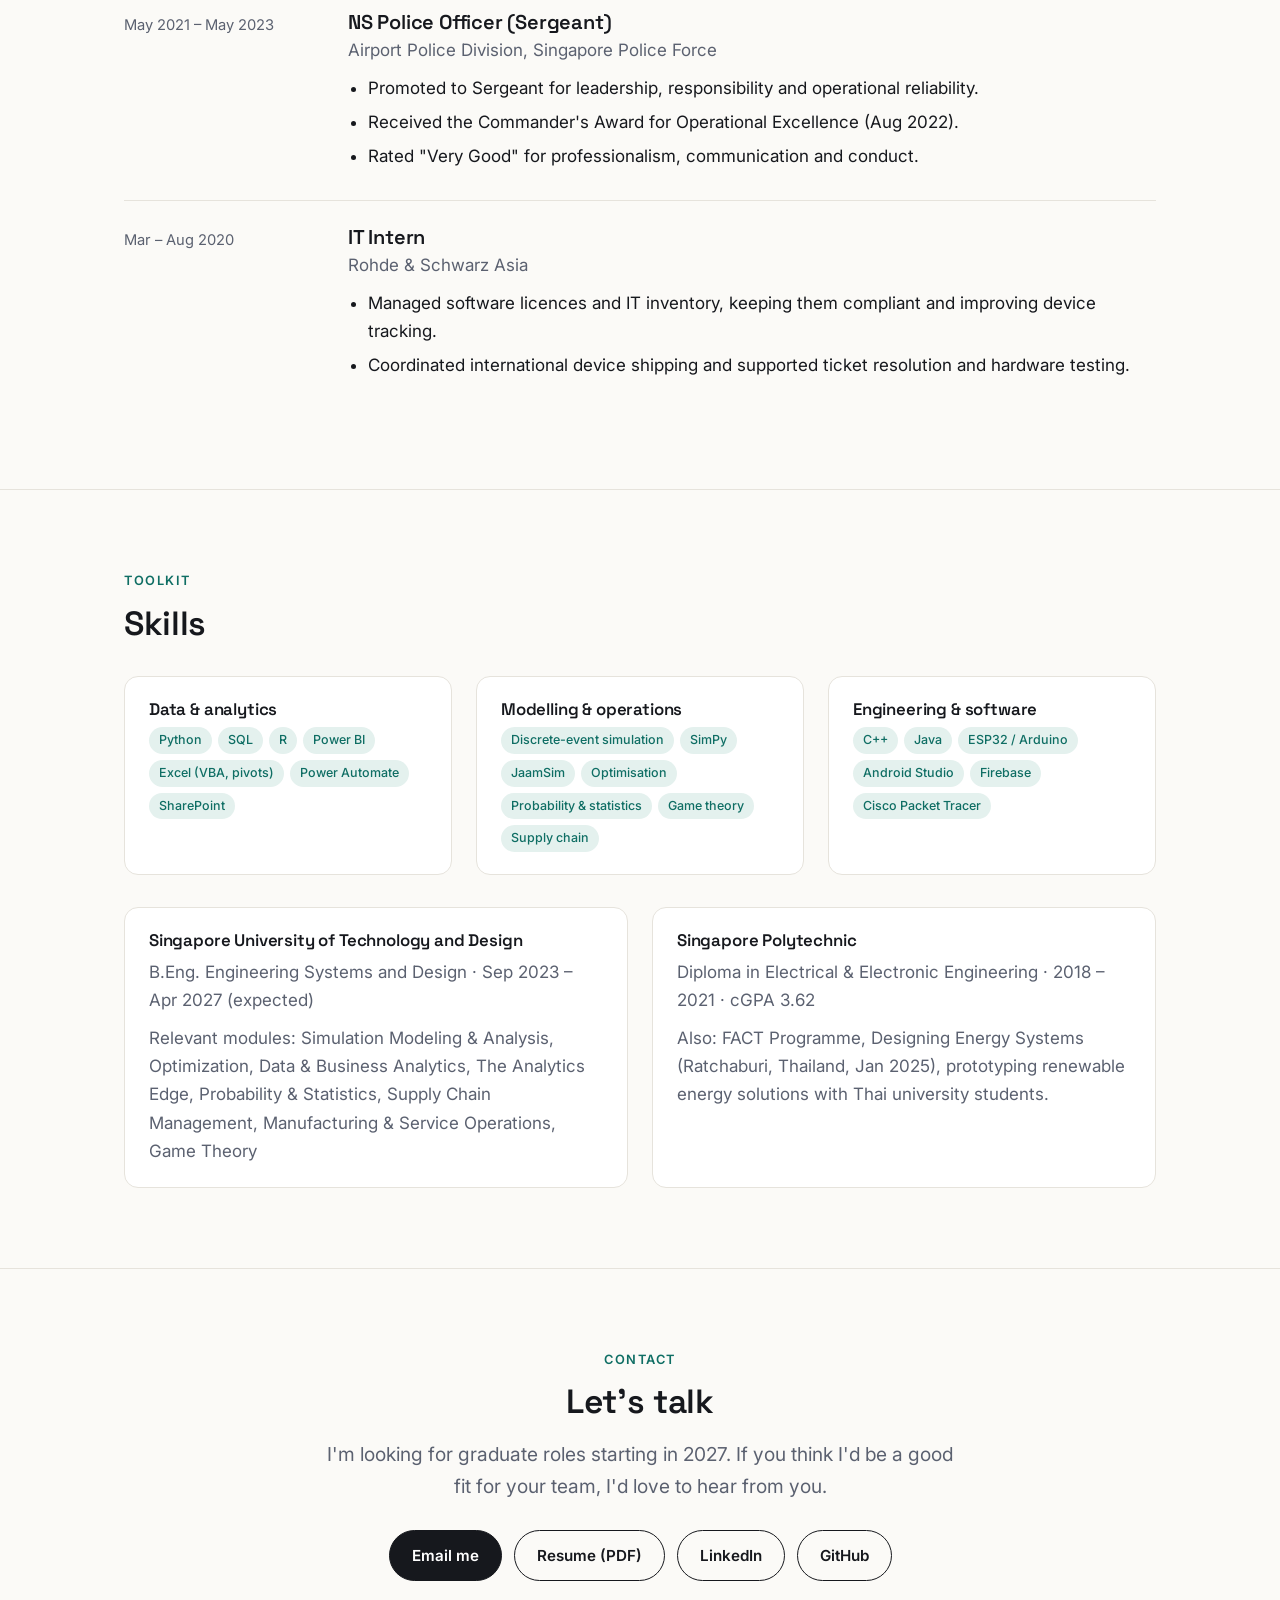
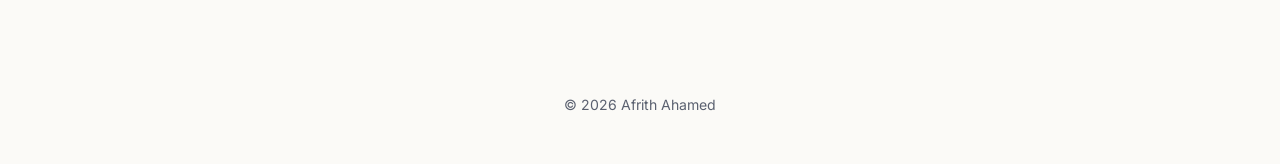
==== commit aa72a9e0: "Add files via upload" ====
--- a/index.html
+++ b/index.html
@@ -37,12 +37,26 @@
       </div>
       <div class="btns">
         <a class="btn primary" href="#projects">See my work</a>
-        <a class="btn" href="#contact">Get in touch</a>
-      </div>
-    </div>
-    <div class="hero-img">
-      <img src="assets/img/alight-grid.jpg" alt="aLightCard prototype: a transparent display mounted above a frosted acrylic card housing">
-    </div>
+        <a class="btn" href="assets/Afrith_Ahamed_Resume.pdf" target="_blank" rel="noopener">Download resume</a>
+      </div>
+    </div>
+    <a class="hero-chart" href="projects/port-scheduling-simulator.html" aria-label="Chart: worst-case berth wait by ship size, from my port scheduling simulation. Opens the case study.">
+      <div class="hc-title">Bigger ships wait longest for a berth</div>
+      <div class="hc-sub">Worst-case wait (95th percentile), in hours · from my port scheduling simulation of 432 ships over one year</div>
+      <div class="hc-row" title="Handysize: 6.8 h worst-case wait (1.2 h average) · can use all 4 berths">
+        <span class="hc-label">Handysize<small>4 berths</small></span><span class="hc-track"><span class="hc-bar" style="width:15.7%"></span></span><span class="hc-val">6.8 h</span>
+      </div>
+      <div class="hc-row" title="Handymax: 21.2 h worst-case wait (7.1 h average) · can use all 4 berths">
+        <span class="hc-label">Handymax<small>4 berths</small></span><span class="hc-track"><span class="hc-bar" style="width:49.1%"></span></span><span class="hc-val">21.2 h</span>
+      </div>
+      <div class="hc-row" title="Supramax / Ultramax: 26.6 h worst-case wait (7.0 h average) · can use 3 berths">
+        <span class="hc-label">Supramax<small>3 berths</small></span><span class="hc-track"><span class="hc-bar" style="width:61.6%"></span></span><span class="hc-val">26.6 h</span>
+      </div>
+      <div class="hc-row" title="Panamax / Kamsarmax: 43.2 h worst-case wait (11.6 h average) · can use only 2 berths">
+        <span class="hc-label">Panamax<small>2 berths</small></span><span class="hc-track"><span class="hc-bar" style="width:100%"></span></span><span class="hc-val">43.2 h</span>
+      </div>
+      <div class="hc-foot">The largest ships can only use 2 berths, which are busy over 90% of the year. <b>See the case study →</b></div>
+    </a>
   </div>
 </header>
 
@@ -190,6 +204,7 @@
     <p class="lead">I'm looking for graduate roles starting in 2027. If you think I'd be a good fit for your team, I'd love to hear from you.</p>
     <div class="btns">
       <a class="btn primary" href="mailto:afrithahamed168@gmail.com">Email me</a>
+      <a class="btn" href="assets/Afrith_Ahamed_Resume.pdf" target="_blank" rel="noopener">Resume (PDF)</a>
       <a class="btn" href="https://www.linkedin.com/in/afrith-ahamed/" target="_blank" rel="noopener">LinkedIn</a>
       <a class="btn" href="https://github.com/afrithahamed168-code" target="_blank" rel="noopener">GitHub</a>
     </div>
--- a/css/style.css
+++ b/css/style.css
@@ -184,3 +184,23 @@
 .posters img { border-radius: 10px; border: 1px solid var(--line); margin-bottom: 8px; }
 
 .next { display: flex; justify-content: space-between; gap: 16px; flex-wrap: wrap; }
+
+/* ----- Hero chart (baseline simulation results) ----- */
+.hero-chart {
+  display: block; background: var(--surface); border: 1px solid var(--line); border-radius: var(--radius);
+  padding: 24px 26px 20px; color: var(--ink); text-decoration: none;
+  box-shadow: 0 20px 50px -28px rgba(0,0,0,.28); transition: box-shadow .2s, transform .2s;
+}
+.hero-chart:hover { transform: translateY(-3px); box-shadow: 0 24px 54px -26px rgba(0,0,0,.34); }
+.hc-title { font-family: var(--font-head); font-weight: 600; font-size: 1.08rem; line-height: 1.3; }
+.hc-sub { color: var(--muted); font-size: .82rem; margin: 4px 0 20px; line-height: 1.4; }
+.hc-row { display: grid; grid-template-columns: 112px 1fr 52px; align-items: center; gap: 10px; padding: 7px 0; border-radius: 6px; }
+.hc-row:hover { background: #f3f1ec; }
+.hc-label { font-size: .84rem; color: var(--muted); text-align: right; line-height: 1.2; }
+.hc-label small { display: block; font-size: .72rem; opacity: .85; }
+.hc-track { height: 22px; border-left: 1px solid #c9c5bc; display: flex; align-items: center; }
+.hc-bar { height: 22px; background: #00897b; border-radius: 0 4px 4px 0; display: block; }
+.hc-val { font-size: .86rem; font-weight: 600; color: var(--ink); font-variant-numeric: tabular-nums; }
+.hc-foot { margin-top: 16px; padding-top: 14px; border-top: 1px solid var(--line); font-size: .85rem; color: var(--muted); }
+.hc-foot b { color: var(--accent); font-weight: 600; }
+@media (max-width: 420px) { .hero-chart { padding: 20px 16px 16px; } .hc-row { grid-template-columns: 92px 1fr 46px; } }
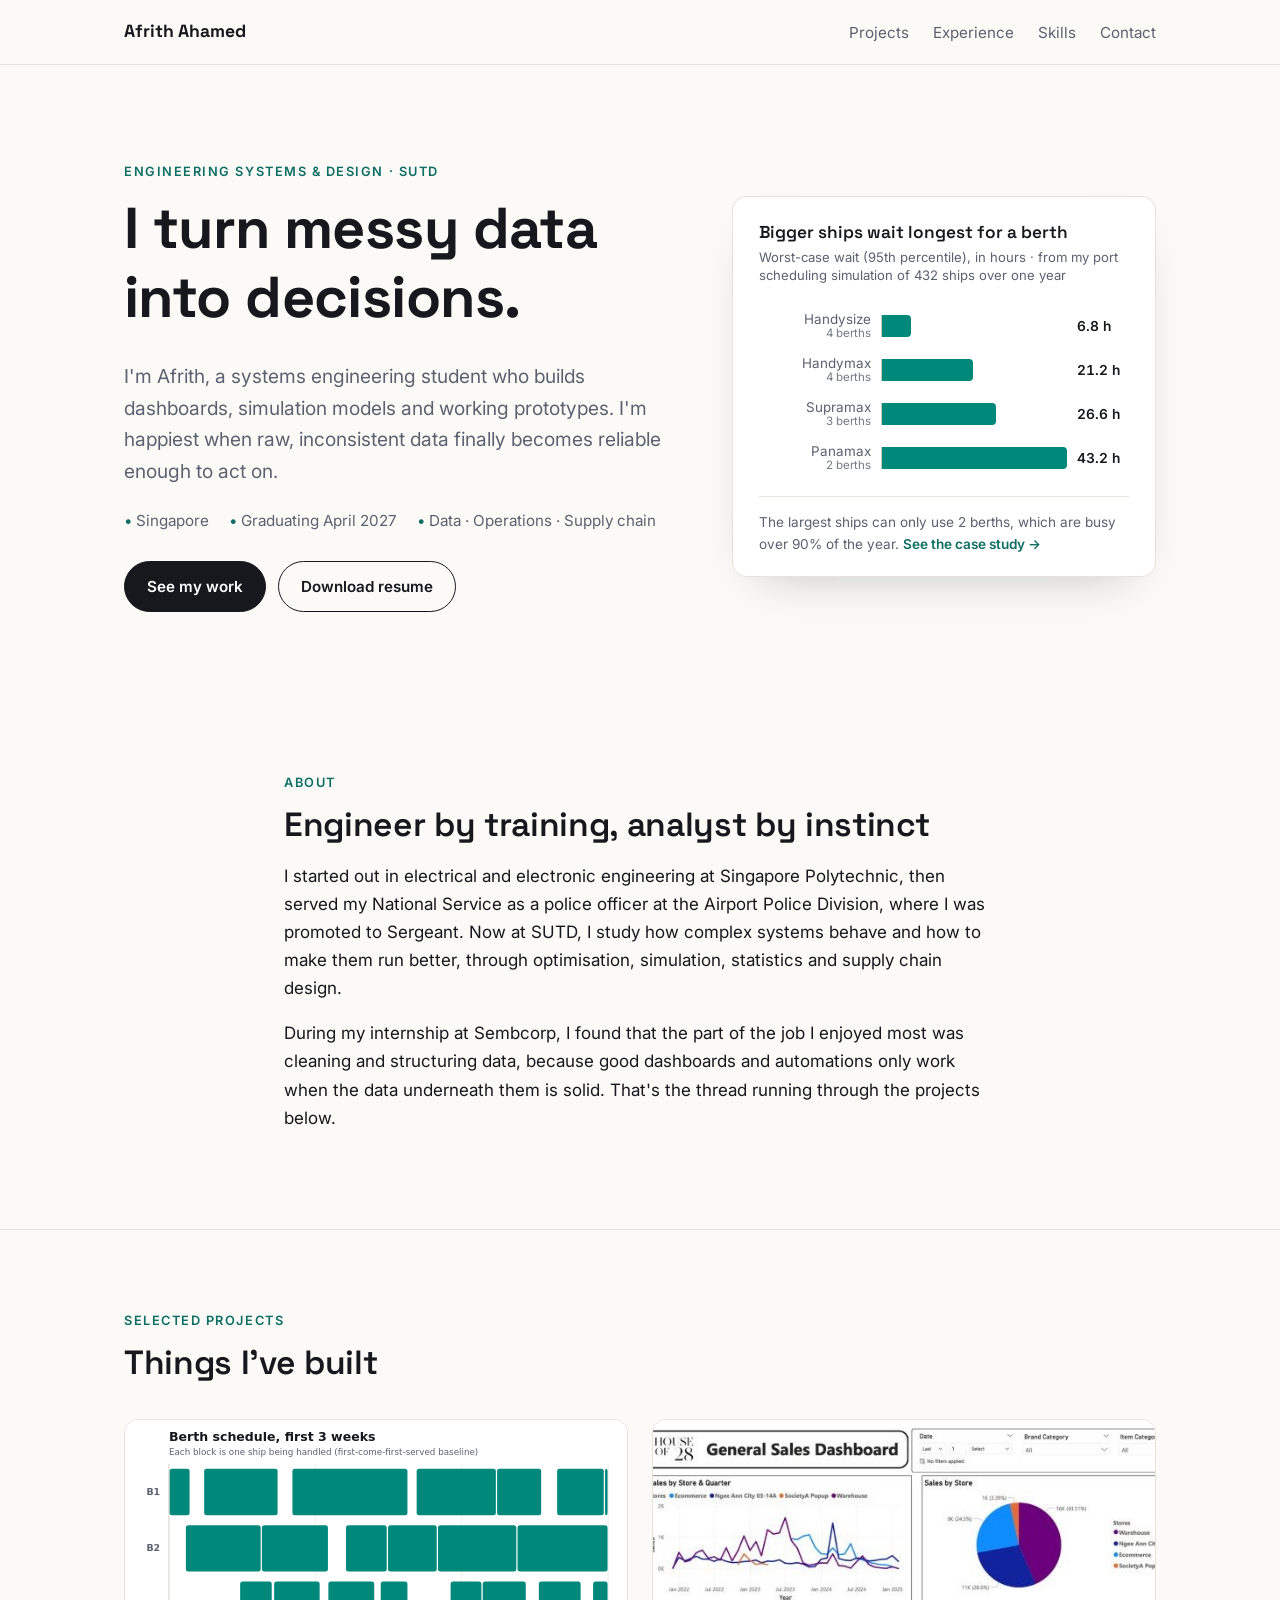
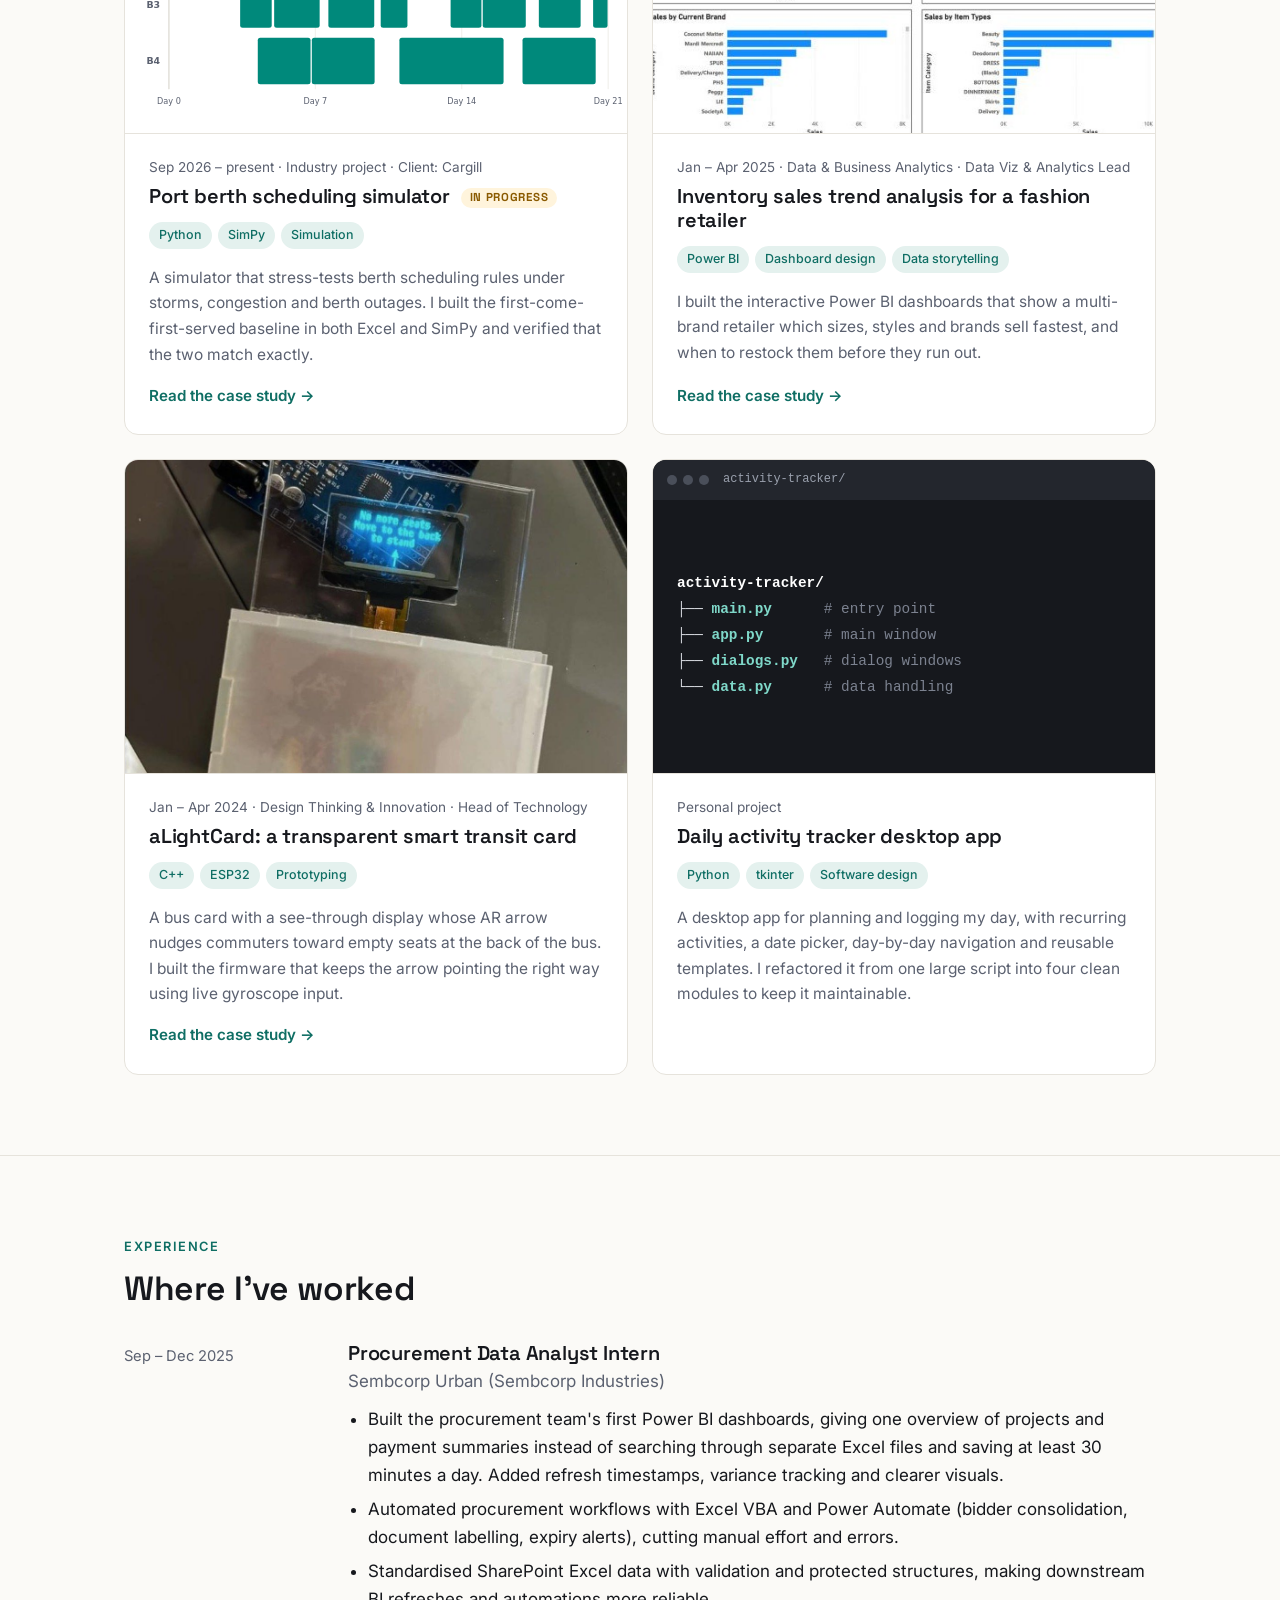
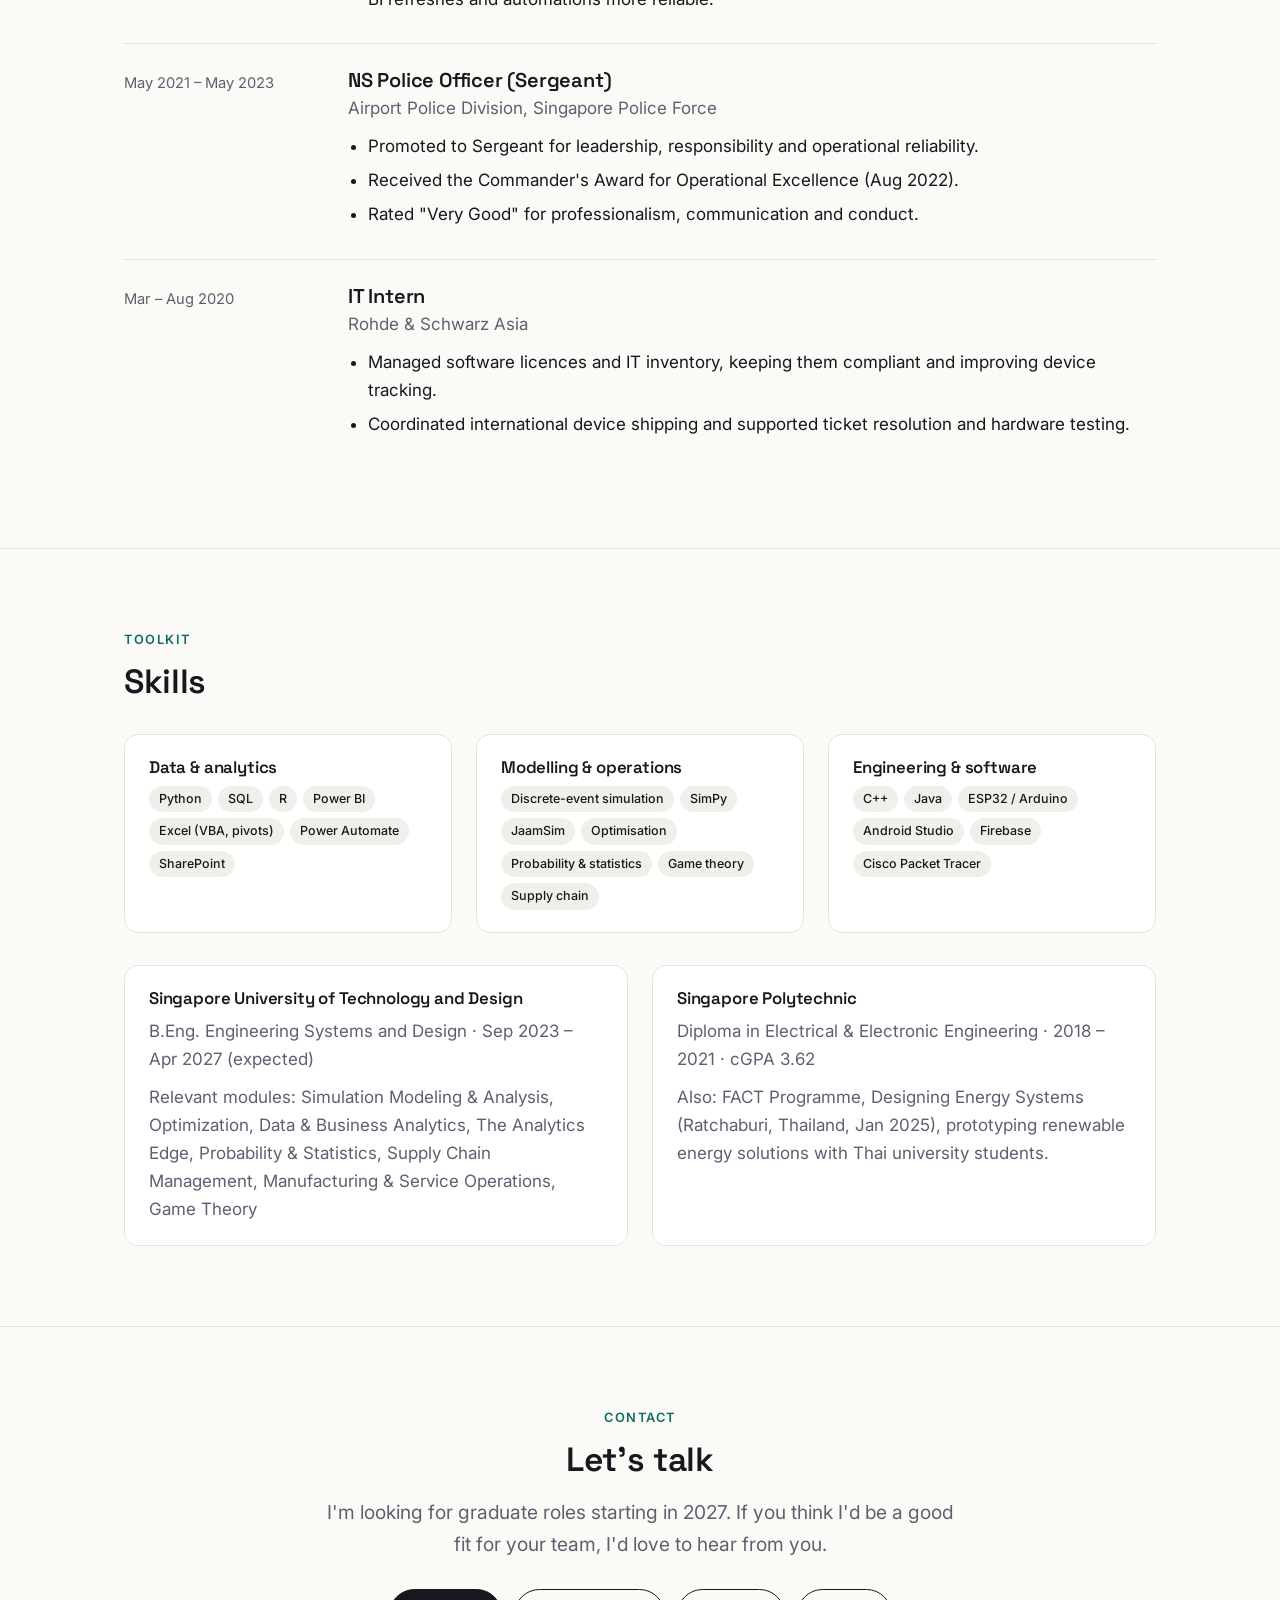
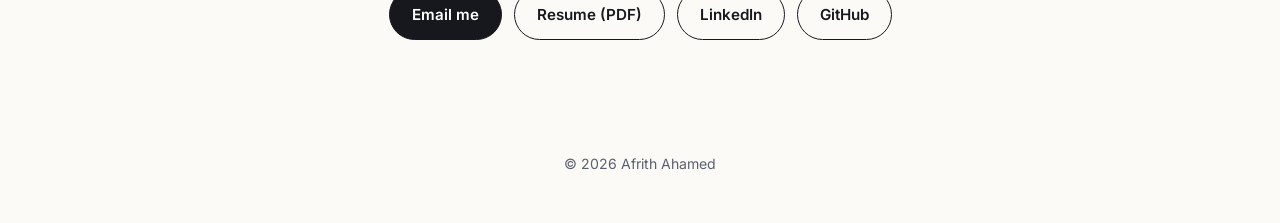
==== commit 34f39cb1: "Add files via upload" ====
--- a/index.html
+++ b/index.html
@@ -8,7 +8,7 @@
   <link rel="preconnect" href="https://fonts.googleapis.com">
   <link rel="preconnect" href="https://fonts.gstatic.com" crossorigin>
   <link href="https://fonts.googleapis.com/css2?family=Inter:wght@400;500;600;700&family=Space+Grotesk:wght@500;600;700&display=swap" rel="stylesheet">
-  <link rel="stylesheet" href="css/style.css">
+  <link rel="stylesheet" href="css/style.css?v=3">
 </head>
 <body>
 
@@ -17,7 +17,7 @@
     <a class="brand" href="#top">Afrith Ahamed</a>
     <ul>
       <li><a href="#projects">Projects</a></li>
-      <li><a href="#experience">Experience</a></li>
+      <li class="hide-sm"><a href="#experience">Experience</a></li>
       <li class="hide-sm"><a href="#skills">Skills</a></li>
       <li><a href="#contact">Contact</a></li>
     </ul>
@@ -28,8 +28,8 @@
   <div class="wrap">
     <div>
       <span class="eyebrow">Engineering Systems &amp; Design · SUTD</span>
-      <h1>I turn messy data and fuzzy problems into things people can act on.</h1>
-      <p class="lead">I'm Afrith, a systems engineering student who builds dashboards, simulation models and working prototypes, and who's happiest when raw, inconsistent data finally becomes reliable enough to make decisions with.</p>
+      <h1>I turn messy data into decisions.</h1>
+      <p class="lead">I'm Afrith, a systems engineering student who builds dashboards, simulation models and working prototypes. I'm happiest when raw, inconsistent data finally becomes reliable enough to act on.</p>
       <div class="meta">
         <span>Singapore</span>
         <span>Graduating April 2027</span>
@@ -75,44 +75,53 @@
     <h2>Things I've built</h2>
 
     <div class="grid">
+      <a class="card" href="projects/port-scheduling-simulator.html">
+        <img src="assets/img/port-gantt.svg" alt="Berth schedule graphic: blocks showing ships being handled at four berths over three weeks" loading="lazy">
+        <div class="body">
+          <div class="when">Sep 2026 – present · Industry project · Client: Cargill</div>
+          <h3>Port berth scheduling simulator <span class="badge">In progress</span></h3>
+          <ul class="tags"><li>Python</li><li>SimPy</li><li>Simulation</li></ul>
+          <p>A simulator that stress-tests berth scheduling rules under storms, congestion and berth outages. I built the first-come-first-served baseline in both Excel and SimPy and verified that the two match exactly.</p>
+          <span class="more">Read the case study →</span>
+        </div>
+      </a>
+
+      <a class="card" href="projects/inventory-analytics.html">
+        <img src="assets/img/dba-dashboard.jpg" alt="General Sales Dashboard built in Power BI for House of 28" loading="lazy">
+        <div class="body">
+          <div class="when">Jan – Apr 2025 · Data &amp; Business Analytics · Data Viz &amp; Analytics Lead</div>
+          <h3>Inventory sales trend analysis for a fashion retailer</h3>
+          <ul class="tags"><li>Power BI</li><li>Dashboard design</li><li>Data storytelling</li></ul>
+          <p>I built the interactive Power BI dashboards that show a multi-brand retailer which sizes, styles and brands sell fastest, and when to restock them before they run out.</p>
+          <span class="more">Read the case study →</span>
+        </div>
+      </a>
+
       <a class="card" href="projects/alightcard.html">
         <img src="assets/img/alight-arduino.jpg" alt="aLightCard prototype showing a glowing 'move to the back' message on its transparent display" loading="lazy">
         <div class="body">
           <div class="when">Jan – Apr 2024 · Design Thinking &amp; Innovation · Head of Technology</div>
           <h3>aLightCard: a transparent smart transit card</h3>
-          <ul class="tags"><li>C++</li><li>ESP32</li><li>Gyroscope</li><li>User research</li><li>Math modelling</li><li>LCA</li></ul>
+          <ul class="tags"><li>C++</li><li>ESP32</li><li>Prototyping</li></ul>
           <p>A bus card with a see-through display whose AR arrow nudges commuters toward empty seats at the back of the bus. I built the firmware that keeps the arrow pointing the right way using live gyroscope input.</p>
           <span class="more">Read the case study →</span>
         </div>
       </a>
 
-      <a class="card" href="projects/inventory-analytics.html">
-        <img src="assets/img/dba-poster.jpg" alt="Inventory Sales Trend Analysis project poster showing Power BI dashboards" loading="lazy">
-        <div class="body">
-          <div class="when">Jan – Apr 2025 · Data &amp; Business Analytics · Data Viz &amp; Analytics Lead</div>
-          <h3>Inventory sales trend analysis for a fashion retailer</h3>
-          <ul class="tags"><li>Power BI</li><li>Python</li><li>R</li><li>Excel</li><li>Forecasting</li></ul>
-          <p>I built the interactive Power BI dashboards that show a multi-brand retailer which sizes, styles and brands sell fastest, and when to restock them before they run out.</p>
-          <span class="more">Read the case study →</span>
-        </div>
-      </a>
-
-      <a class="card plain" href="projects/port-scheduling-simulator.html">
-        <div class="body">
-          <div class="when">Sep 2026 – present · Supply Chain Digitalisation &amp; Design · Client: Cargill</div>
-          <h3>Port berth scheduling simulator <span class="badge">In progress</span></h3>
-          <ul class="tags"><li>Python</li><li>SimPy</li><li>Excel</li><li>Discrete-event simulation</li><li>Scheduling</li></ul>
-          <p>A simulator that stress-tests how berth scheduling rules hold up under storms, congestion and berth outages, built on a year of dry-bulk arrivals supplied by Cargill. I built and cross-validated the first-come-first-served baseline in both Excel and SimPy.</p>
-          <span class="more">Read the case study →</span>
-        </div>
-      </a>
-
-      <div class="card plain">
+      <div class="card">
+        <div class="code-thumb" aria-hidden="true">
+          <div class="ct-bar"><i></i><i></i><i></i><span>activity-tracker/</span></div>
+          <pre><span class="ct-dir">activity-tracker/</span>
+├── <b>main.py</b>      <span class="ct-c"># entry point</span>
+├── <b>app.py</b>       <span class="ct-c"># main window</span>
+├── <b>dialogs.py</b>   <span class="ct-c"># dialog windows</span>
+└── <b>data.py</b>      <span class="ct-c"># data handling</span></pre>
+        </div>
         <div class="body">
           <div class="when">Personal project</div>
           <h3>Daily activity tracker desktop app</h3>
           <ul class="tags"><li>Python</li><li>tkinter</li><li>Software design</li></ul>
-          <p>A desktop app for planning and logging my day. It supports recurring activities, a date picker, day-by-day navigation and a manager for reusable templates. I refactored it from one large script into a clean four-module structure (UI, dialogs, data, entry point) to keep it maintainable.</p>
+          <p>A desktop app for planning and logging my day, with recurring activities, a date picker, day-by-day navigation and reusable templates. I refactored it from one large script into four clean modules to keep it maintainable.</p>
         </div>
       </div>
     </div>
--- a/css/style.css
+++ b/css/style.css
@@ -204,3 +204,24 @@
 .hc-foot { margin-top: 16px; padding-top: 14px; border-top: 1px solid var(--line); font-size: .85rem; color: var(--muted); }
 .hc-foot b { color: var(--accent); font-weight: 600; }
 @media (max-width: 420px) { .hero-chart { padding: 20px 16px 16px; } .hc-row { grid-template-columns: 92px 1fr 46px; } }
+
+/* ----- v3: code thumbnail, at-a-glance, calmer tags, mobile nav ----- */
+.code-thumb { aspect-ratio: 16/10; background: #16181d; border-bottom: 1px solid var(--line); display: flex; flex-direction: column; overflow: hidden; }
+.ct-bar { display: flex; align-items: center; gap: 6px; padding: 10px 14px; background: #23262d; }
+.ct-bar i { width: 10px; height: 10px; border-radius: 50%; background: #4a4f5a; display: block; }
+.ct-bar span { margin-left: 8px; font-size: .75rem; color: #9aa0ad; font-family: ui-monospace, Menlo, Consolas, monospace; }
+.code-thumb pre { margin: auto 0; padding: 18px 24px; color: #d7dae0; font-family: ui-monospace, Menlo, Consolas, monospace; font-size: .9rem; line-height: 1.8; white-space: pre; overflow: hidden; }
+.code-thumb b { color: #7fd8c9; font-weight: 600; }
+.ct-dir { color: #ffffff; font-weight: 600; }
+.ct-c { color: #7c8290; }
+@media (max-width: 420px) { .code-thumb pre { font-size: .74rem; padding: 14px; } }
+
+.glance { display: grid; grid-template-columns: repeat(3, 1fr); gap: 0; margin-top: 28px; background: var(--surface); border: 1px solid var(--line); border-radius: var(--radius); overflow: hidden; }
+.glance div { padding: 18px 22px; border-left: 1px solid var(--line); font-size: .95rem; line-height: 1.5; }
+.glance div:first-child { border-left: none; }
+.glance span { display: block; font-size: .74rem; font-weight: 600; letter-spacing: .1em; text-transform: uppercase; color: var(--accent); margin-bottom: 6px; }
+@media (max-width: 760px) { .glance { grid-template-columns: 1fr; } .glance div { border-left: none; border-top: 1px solid var(--line); } .glance div:first-child { border-top: none; } }
+
+.skill-box .tags li { background: #f1efea; color: var(--ink); }
+
+@media (max-width: 640px) { .nav ul { gap: 18px; } .nav ul a { font-size: .9rem; } }
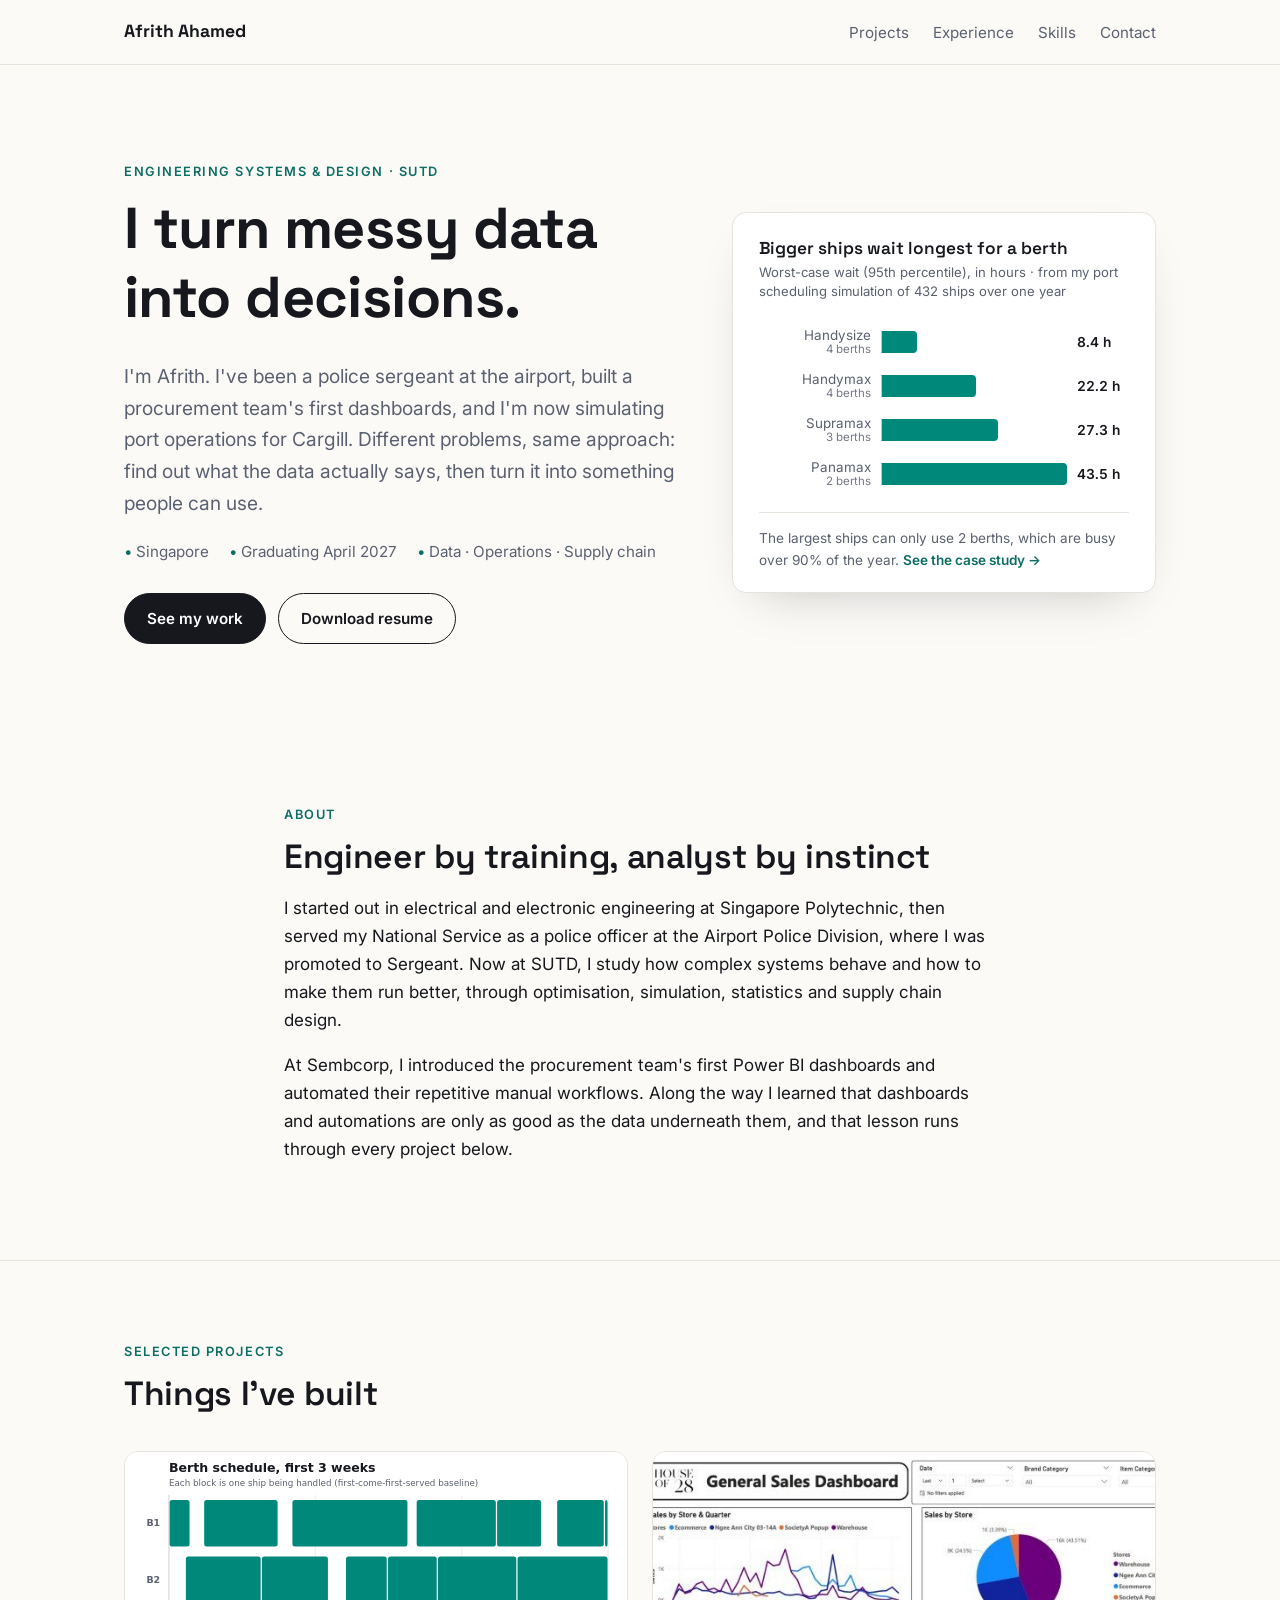
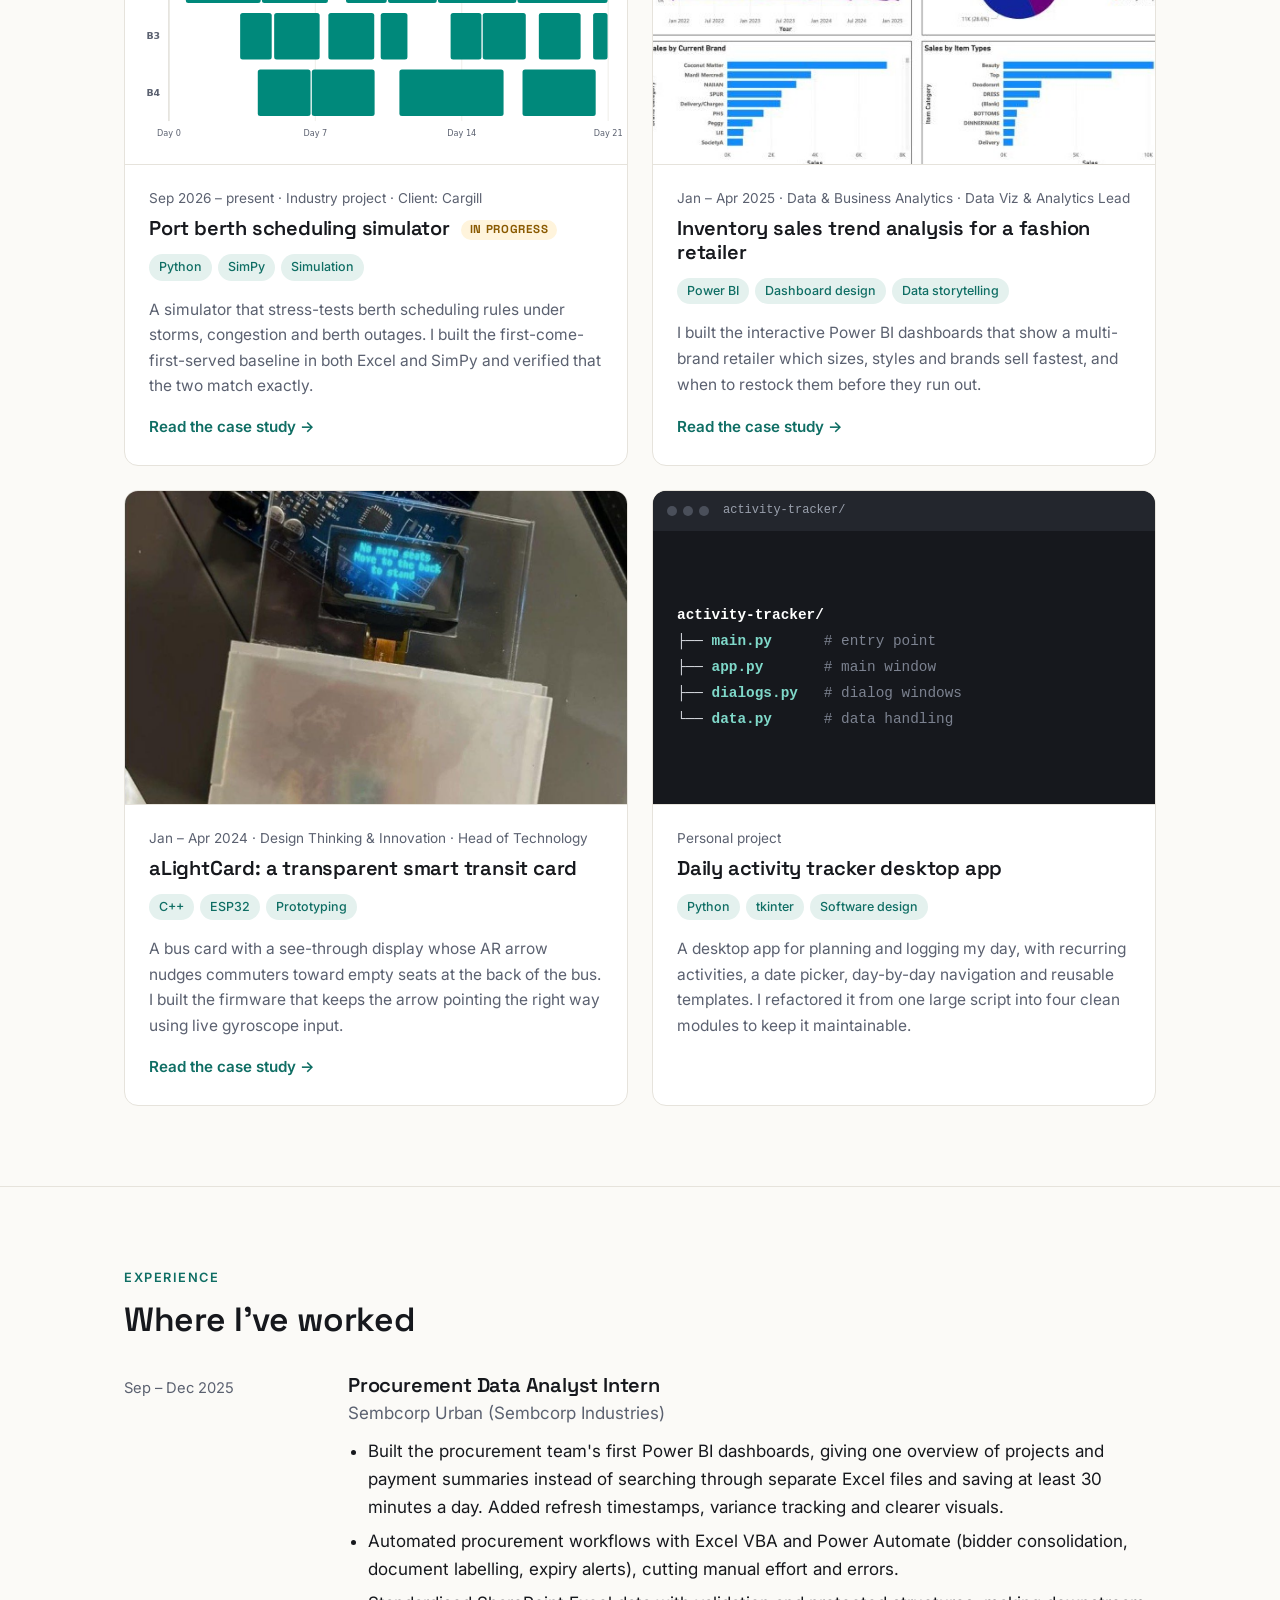
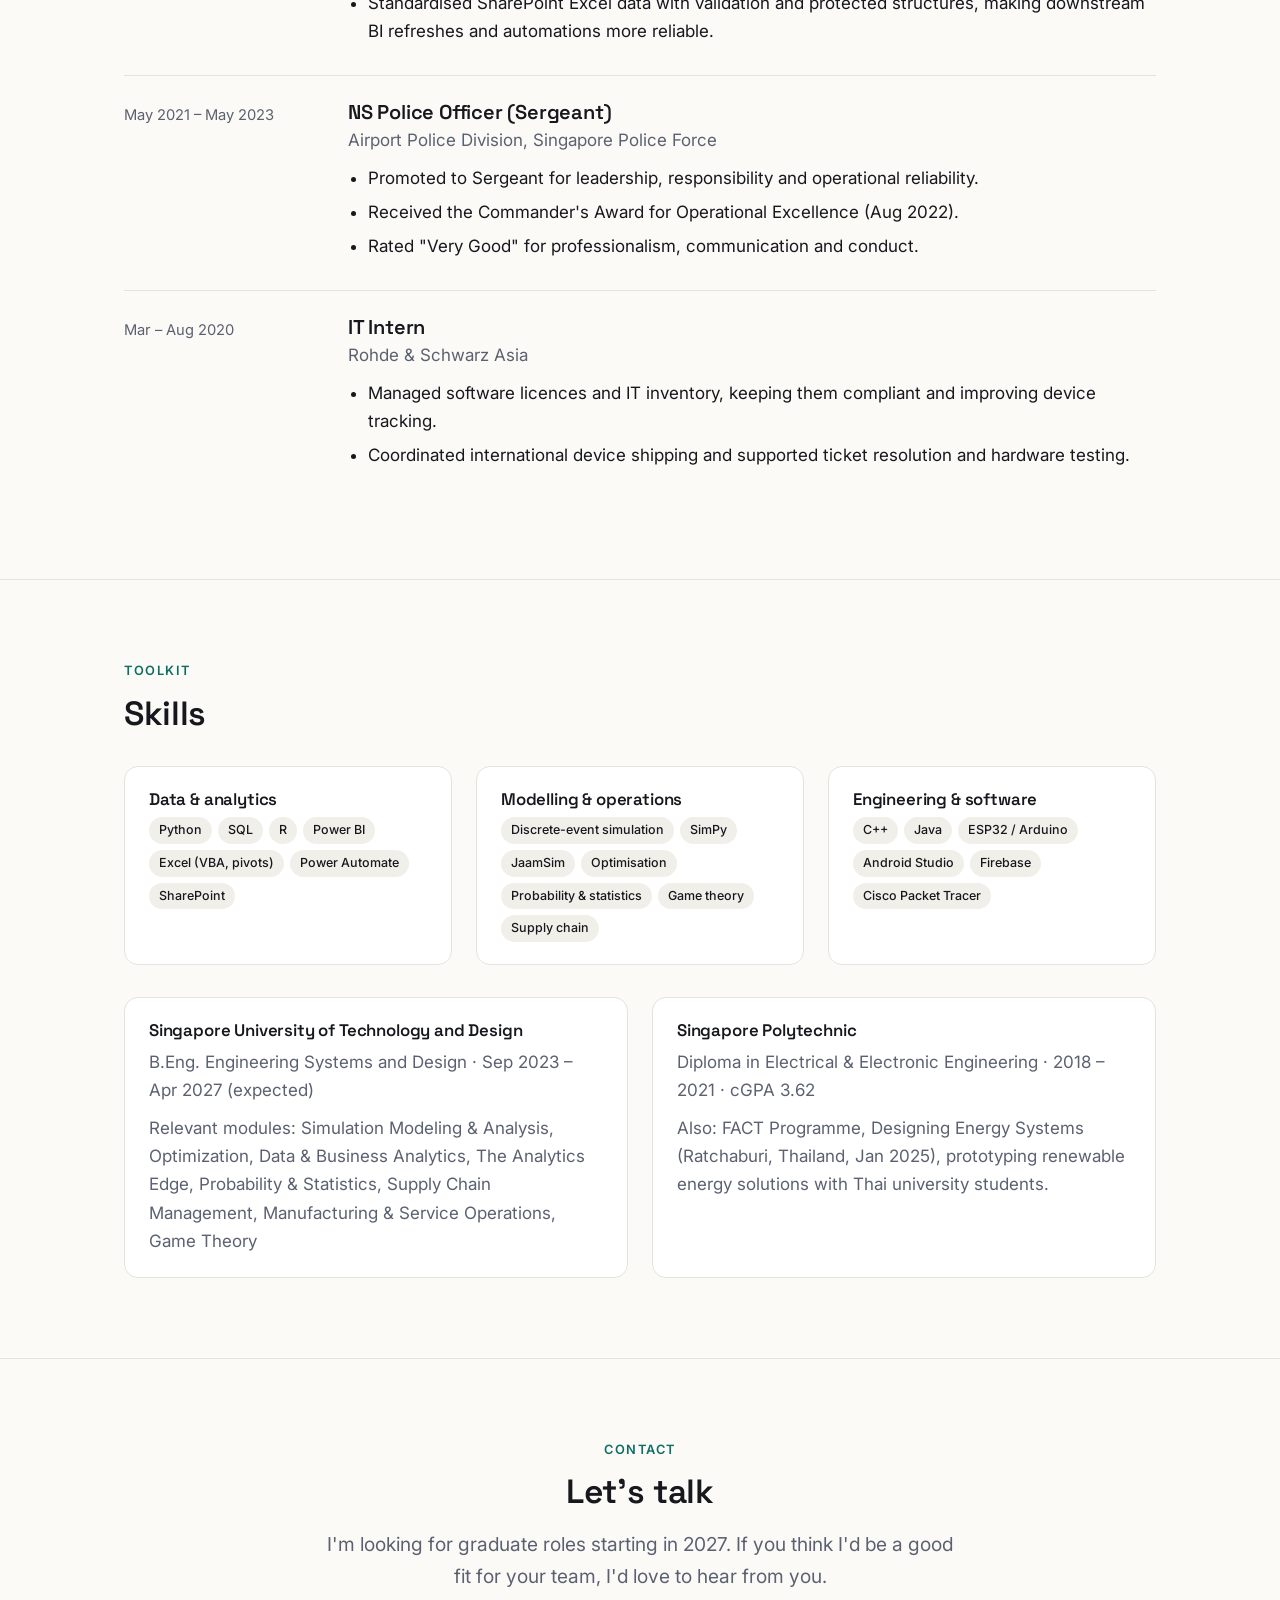
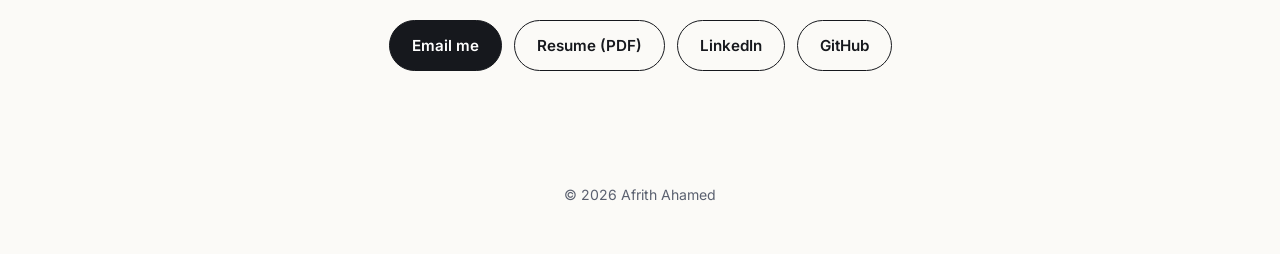
==== commit d79f6567: "Add files via upload" ====
--- a/index.html
+++ b/index.html
@@ -8,7 +8,7 @@
   <link rel="preconnect" href="https://fonts.googleapis.com">
   <link rel="preconnect" href="https://fonts.gstatic.com" crossorigin>
   <link href="https://fonts.googleapis.com/css2?family=Inter:wght@400;500;600;700&family=Space+Grotesk:wght@500;600;700&display=swap" rel="stylesheet">
-  <link rel="stylesheet" href="css/style.css?v=3">
+  <link rel="stylesheet" href="css/style.css?v=4">
 </head>
 <body>
 
@@ -29,7 +29,7 @@
     <div>
       <span class="eyebrow">Engineering Systems &amp; Design · SUTD</span>
       <h1>I turn messy data into decisions.</h1>
-      <p class="lead">I'm Afrith, a systems engineering student who builds dashboards, simulation models and working prototypes. I'm happiest when raw, inconsistent data finally becomes reliable enough to act on.</p>
+      <p class="lead">I'm Afrith. I've been a police sergeant at the airport, built a procurement team's first dashboards, and I'm now simulating port operations for Cargill. Different problems, same approach: find out what the data actually says, then turn it into something people can use.</p>
       <div class="meta">
         <span>Singapore</span>
         <span>Graduating April 2027</span>
@@ -43,17 +43,17 @@
     <a class="hero-chart" href="projects/port-scheduling-simulator.html" aria-label="Chart: worst-case berth wait by ship size, from my port scheduling simulation. Opens the case study.">
       <div class="hc-title">Bigger ships wait longest for a berth</div>
       <div class="hc-sub">Worst-case wait (95th percentile), in hours · from my port scheduling simulation of 432 ships over one year</div>
-      <div class="hc-row" title="Handysize: 6.8 h worst-case wait (1.2 h average) · can use all 4 berths">
-        <span class="hc-label">Handysize<small>4 berths</small></span><span class="hc-track"><span class="hc-bar" style="width:15.7%"></span></span><span class="hc-val">6.8 h</span>
-      </div>
-      <div class="hc-row" title="Handymax: 21.2 h worst-case wait (7.1 h average) · can use all 4 berths">
-        <span class="hc-label">Handymax<small>4 berths</small></span><span class="hc-track"><span class="hc-bar" style="width:49.1%"></span></span><span class="hc-val">21.2 h</span>
-      </div>
-      <div class="hc-row" title="Supramax / Ultramax: 26.6 h worst-case wait (7.0 h average) · can use 3 berths">
-        <span class="hc-label">Supramax<small>3 berths</small></span><span class="hc-track"><span class="hc-bar" style="width:61.6%"></span></span><span class="hc-val">26.6 h</span>
-      </div>
-      <div class="hc-row" title="Panamax / Kamsarmax: 43.2 h worst-case wait (11.6 h average) · can use only 2 berths">
-        <span class="hc-label">Panamax<small>2 berths</small></span><span class="hc-track"><span class="hc-bar" style="width:100%"></span></span><span class="hc-val">43.2 h</span>
+      <div class="hc-row" title="Handysize: 8.4 h worst-case wait (1.2 h average) · can use all 4 berths">
+        <span class="hc-label">Handysize<small>4 berths</small></span><span class="hc-track"><span class="hc-bar" style="width:19.3%"></span></span><span class="hc-val">8.4 h</span>
+      </div>
+      <div class="hc-row" title="Handymax: 22.2 h worst-case wait (7.1 h average) · can use all 4 berths">
+        <span class="hc-label">Handymax<small>4 berths</small></span><span class="hc-track"><span class="hc-bar" style="width:51.0%"></span></span><span class="hc-val">22.2 h</span>
+      </div>
+      <div class="hc-row" title="Supramax / Ultramax: 27.3 h worst-case wait (7.0 h average) · can use 3 berths">
+        <span class="hc-label">Supramax<small>3 berths</small></span><span class="hc-track"><span class="hc-bar" style="width:62.8%"></span></span><span class="hc-val">27.3 h</span>
+      </div>
+      <div class="hc-row" title="Panamax / Kamsarmax: 43.5 h worst-case wait (11.6 h average) · can use only 2 berths">
+        <span class="hc-label">Panamax<small>2 berths</small></span><span class="hc-track"><span class="hc-bar" style="width:100%"></span></span><span class="hc-val">43.5 h</span>
       </div>
       <div class="hc-foot">The largest ships can only use 2 berths, which are busy over 90% of the year. <b>See the case study →</b></div>
     </a>
@@ -65,7 +65,7 @@
     <span class="eyebrow">About</span>
     <h2>Engineer by training, analyst by instinct</h2>
     <p>I started out in electrical and electronic engineering at Singapore Polytechnic, then served my National Service as a police officer at the Airport Police Division, where I was promoted to Sergeant. Now at SUTD, I study how complex systems behave and how to make them run better, through optimisation, simulation, statistics and supply chain design.</p>
-    <p>During my internship at Sembcorp, I found that the part of the job I enjoyed most was cleaning and structuring data, because good dashboards and automations only work when the data underneath them is solid. That's the thread running through the projects below.</p>
+    <p>At Sembcorp, I introduced the procurement team's first Power BI dashboards and automated their repetitive manual workflows. Along the way I learned that dashboards and automations are only as good as the data underneath them, and that lesson runs through every project below.</p>
   </div>
 </section>
 
--- a/css/style.css
+++ b/css/style.css
@@ -225,3 +225,21 @@
 .skill-box .tags li { background: #f1efea; color: var(--ink); }
 
 @media (max-width: 640px) { .nav ul { gap: 18px; } .nav ul a { font-size: .9rem; } }
+
+/* ----- v4: charts inside case studies ----- */
+.chart-fig { margin: 28px 0; background: var(--surface); border: 1px solid var(--line); border-radius: var(--radius); padding: 22px 24px 18px; }
+.chart-fig > img { width: 100%; border-radius: 8px; }
+.chart-fig figcaption { margin-top: 10px; }
+.hc-track { position: relative; }
+.hc-track.full { background: #f1efea; border-radius: 0 4px 4px 0; }
+.hc-row.util { grid-template-columns: 112px 1fr 52px; }
+.hc-row.wide { grid-template-columns: 112px 1fr 76px; }
+.hc-val small { display: block; font-size: .72rem; font-weight: 500; color: var(--muted); }
+.hc-avg { position: absolute; top: -4px; bottom: -4px; width: 3px; margin-left: -1.5px; background: var(--ink); border-radius: 2px; box-shadow: 0 0 0 2px var(--surface); }
+.hc-legend { display: flex; flex-wrap: wrap; gap: 18px; font-size: .82rem; color: var(--muted); margin: -8px 0 12px; }
+.hc-legend span { display: inline-flex; align-items: center; gap: 7px; }
+.lg-bar { width: 14px; height: 10px; background: #00897b; border-radius: 2px; display: inline-block; }
+.lg-avg { width: 3px; height: 14px; background: var(--ink); border-radius: 2px; display: inline-block; }
+.hc-table { margin-top: 14px; font-size: .9rem; }
+.hc-table summary { cursor: pointer; color: var(--accent); font-weight: 500; }
+@media (max-width: 420px) { .chart-fig { padding: 18px 14px 14px; } .hc-row.util, .hc-row.wide { grid-template-columns: 84px 1fr 62px; } }
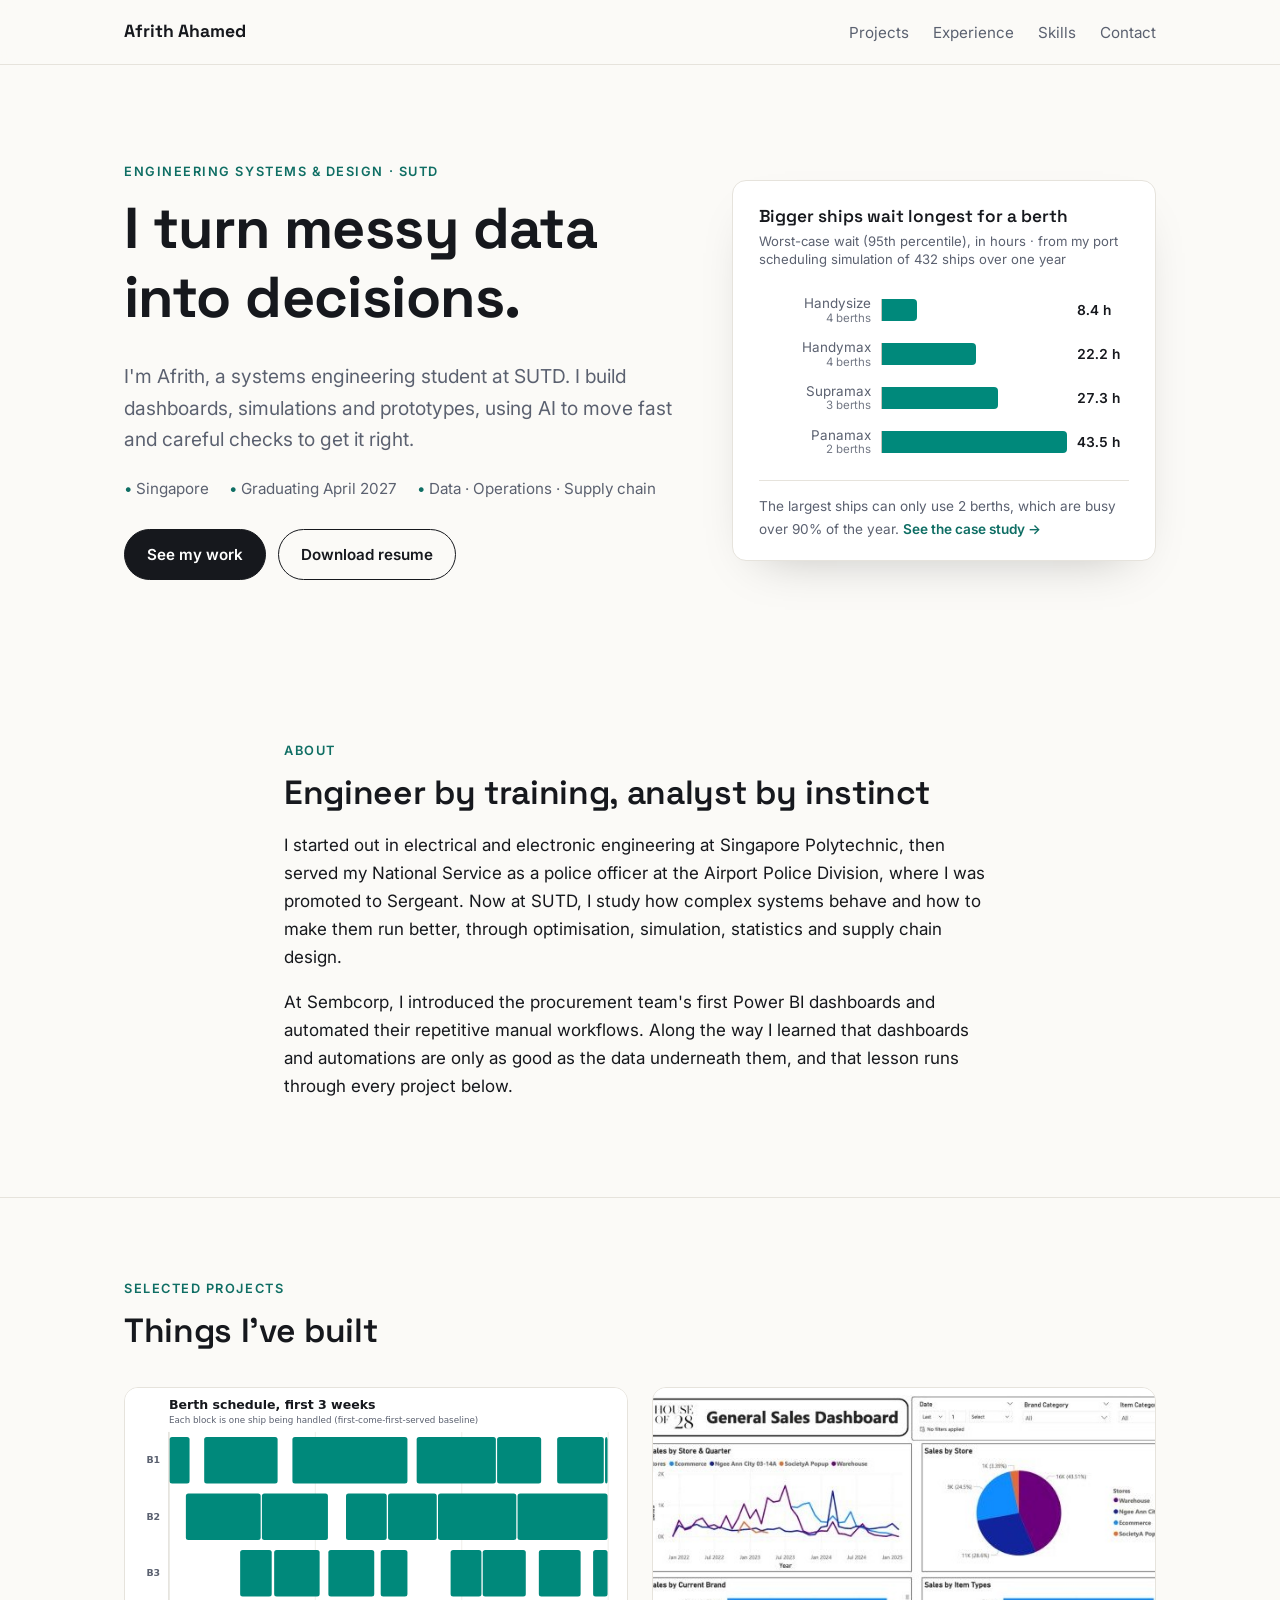
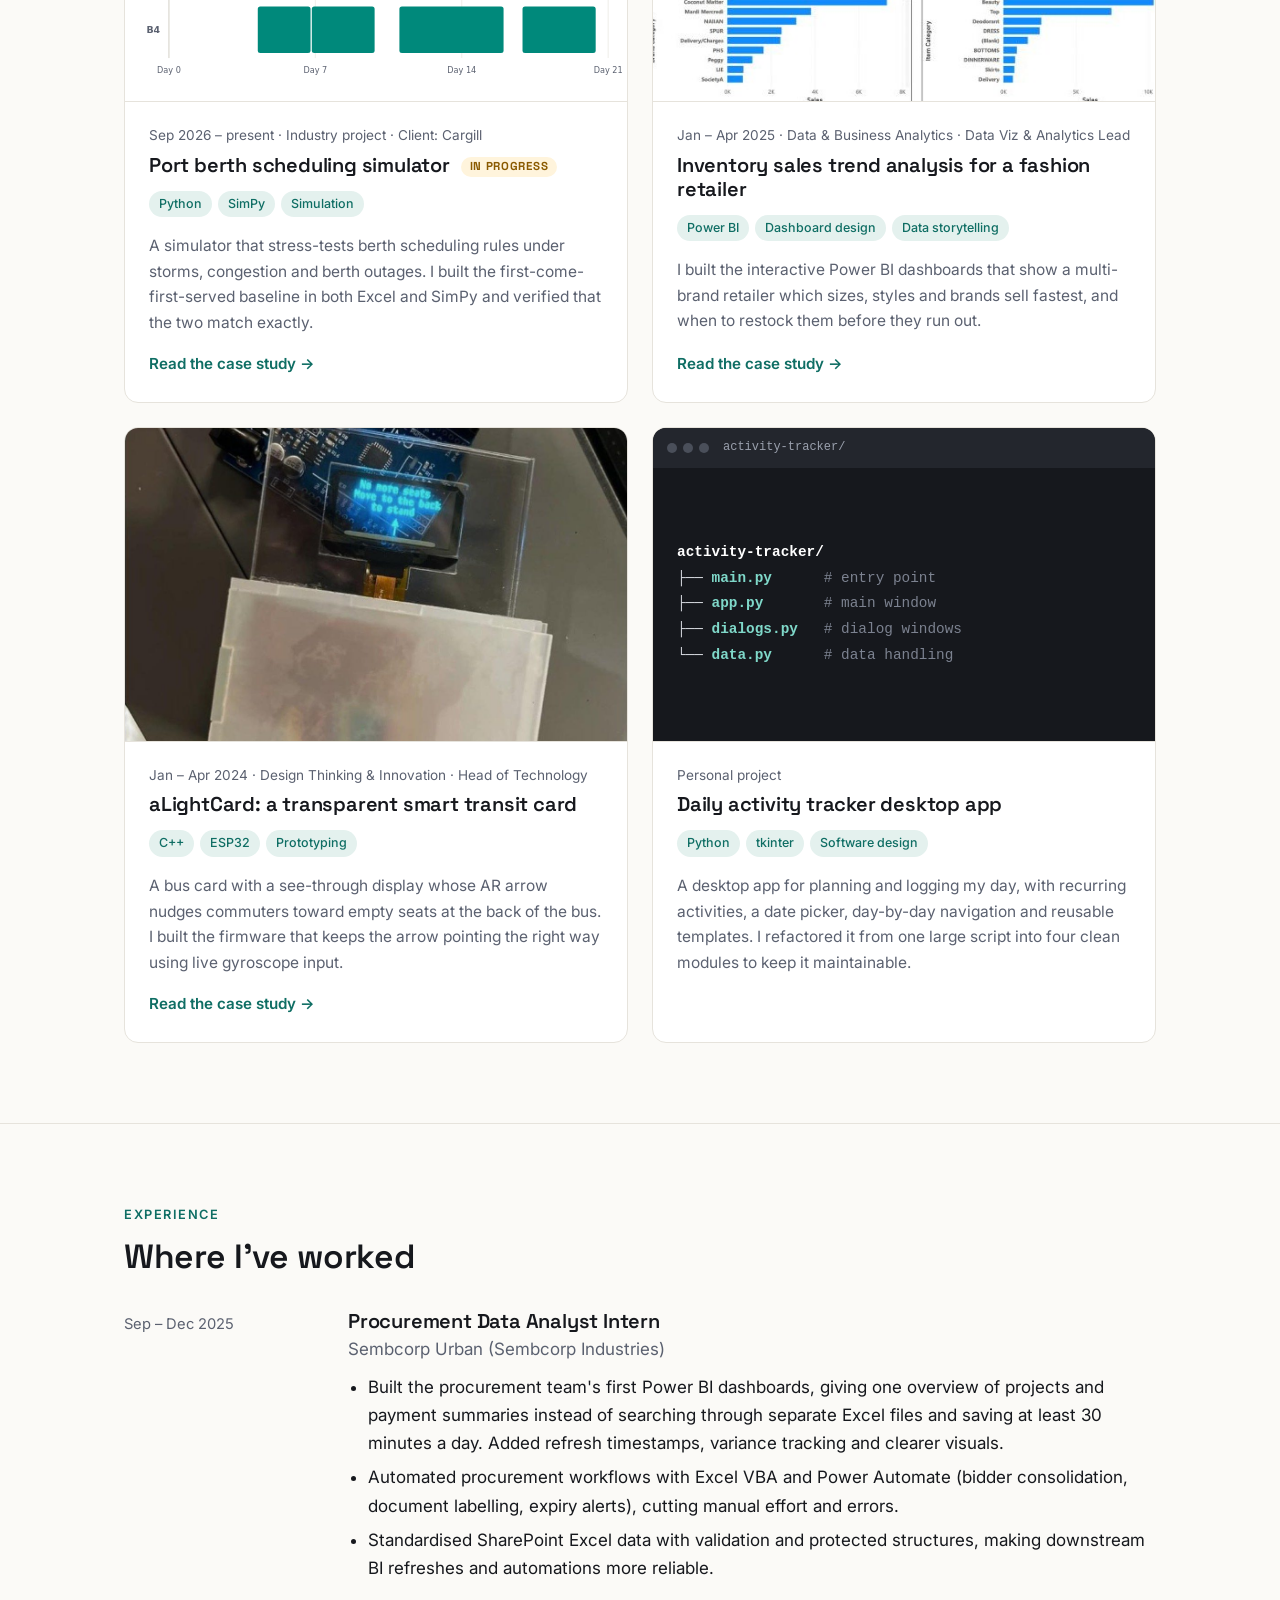
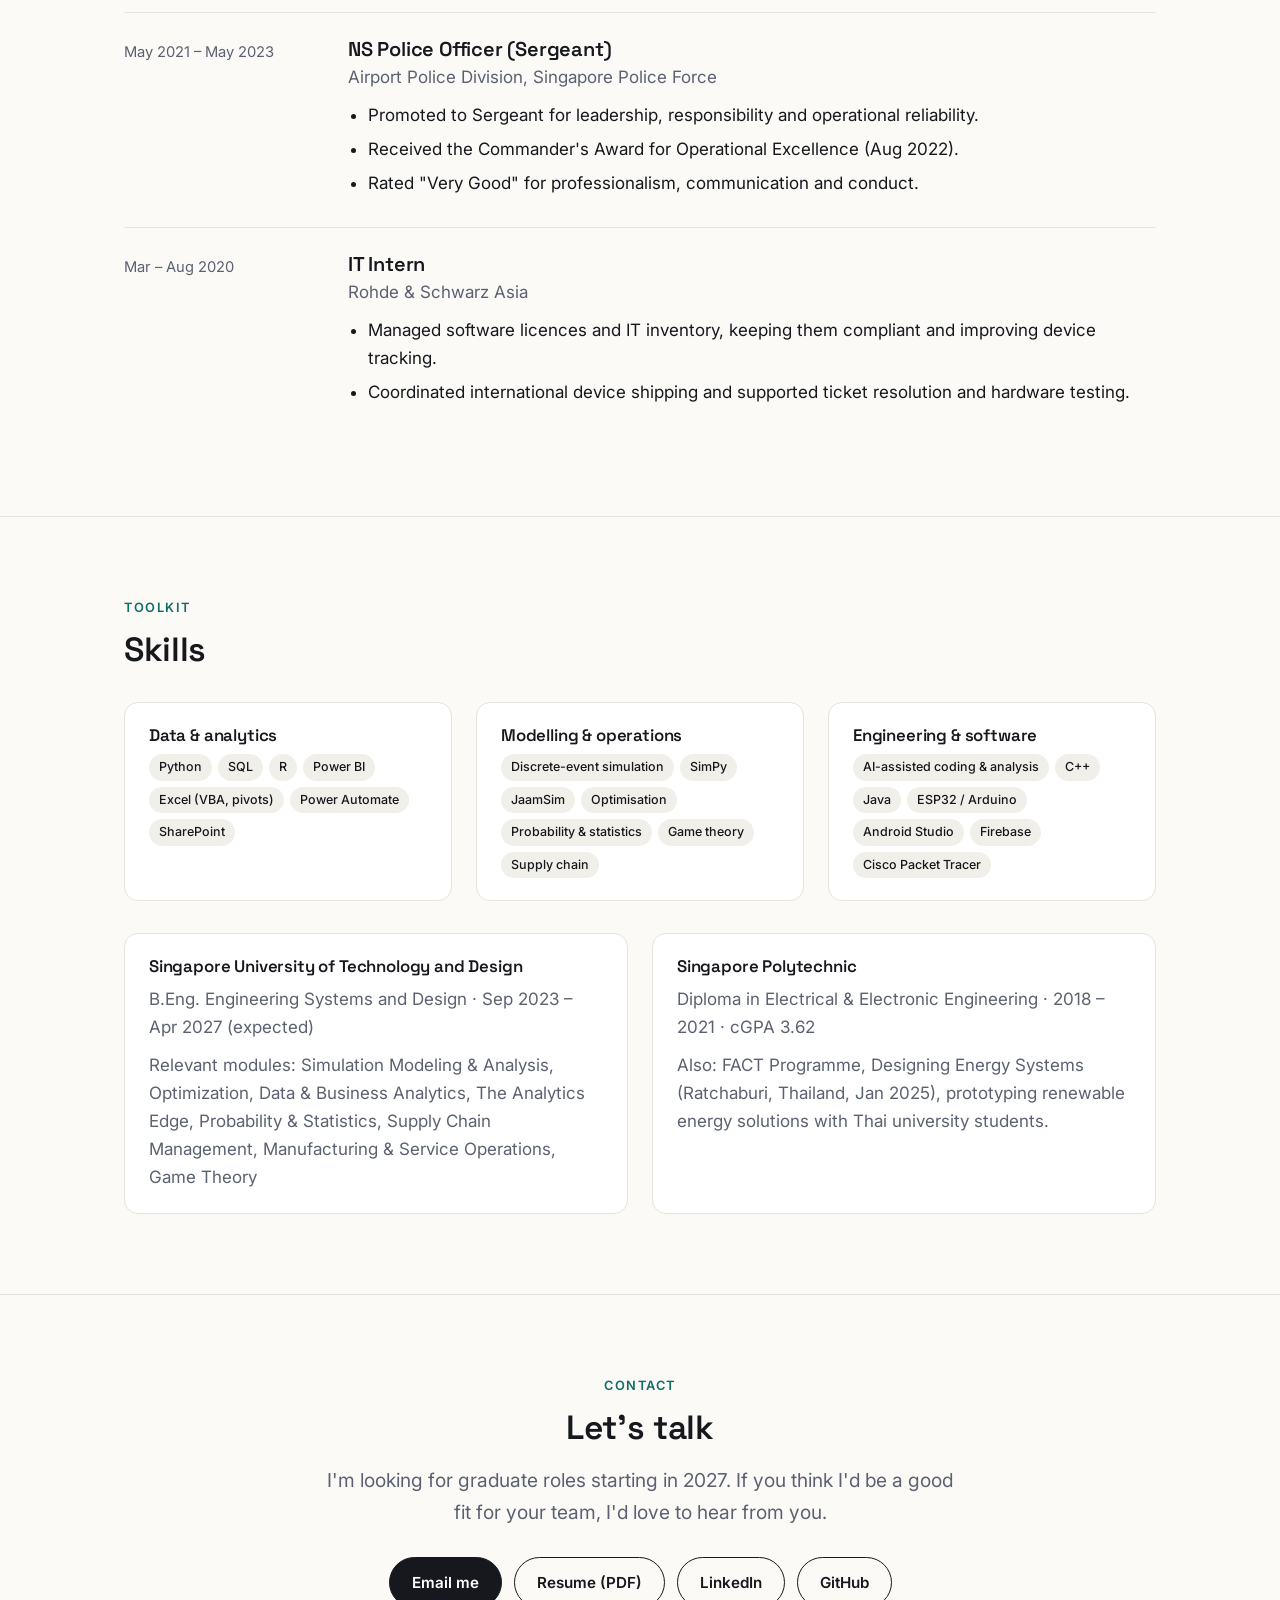
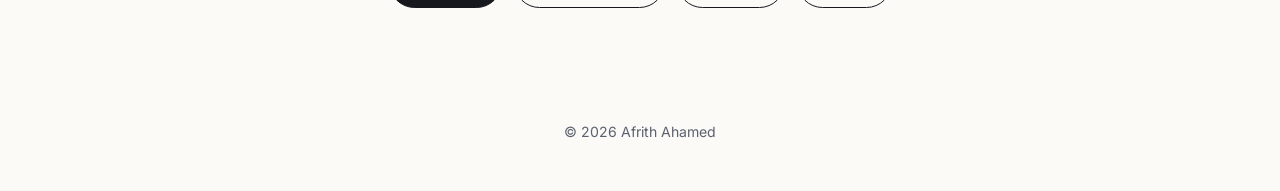
==== commit eaad96d2: "Add files via upload" ====
--- a/index.html
+++ b/index.html
@@ -29,7 +29,7 @@
     <div>
       <span class="eyebrow">Engineering Systems &amp; Design · SUTD</span>
       <h1>I turn messy data into decisions.</h1>
-      <p class="lead">I'm Afrith. I've been a police sergeant at the airport, built a procurement team's first dashboards, and I'm now simulating port operations for Cargill. Different problems, same approach: find out what the data actually says, then turn it into something people can use.</p>
+      <p class="lead">I'm Afrith, a systems engineering student at SUTD. I build dashboards, simulations and prototypes, using AI to move fast and careful checks to get it right.</p>
       <div class="meta">
         <span>Singapore</span>
         <span>Graduating April 2027</span>
@@ -187,7 +187,7 @@
       </div>
       <div class="skill-box">
         <h3>Engineering &amp; software</h3>
-        <ul class="tags"><li>C++</li><li>Java</li><li>ESP32 / Arduino</li><li>Android Studio</li><li>Firebase</li><li>Cisco Packet Tracer</li></ul>
+        <ul class="tags"><li>AI-assisted coding &amp; analysis</li><li>C++</li><li>Java</li><li>ESP32 / Arduino</li><li>Android Studio</li><li>Firebase</li><li>Cisco Packet Tracer</li></ul>
       </div>
     </div>
 
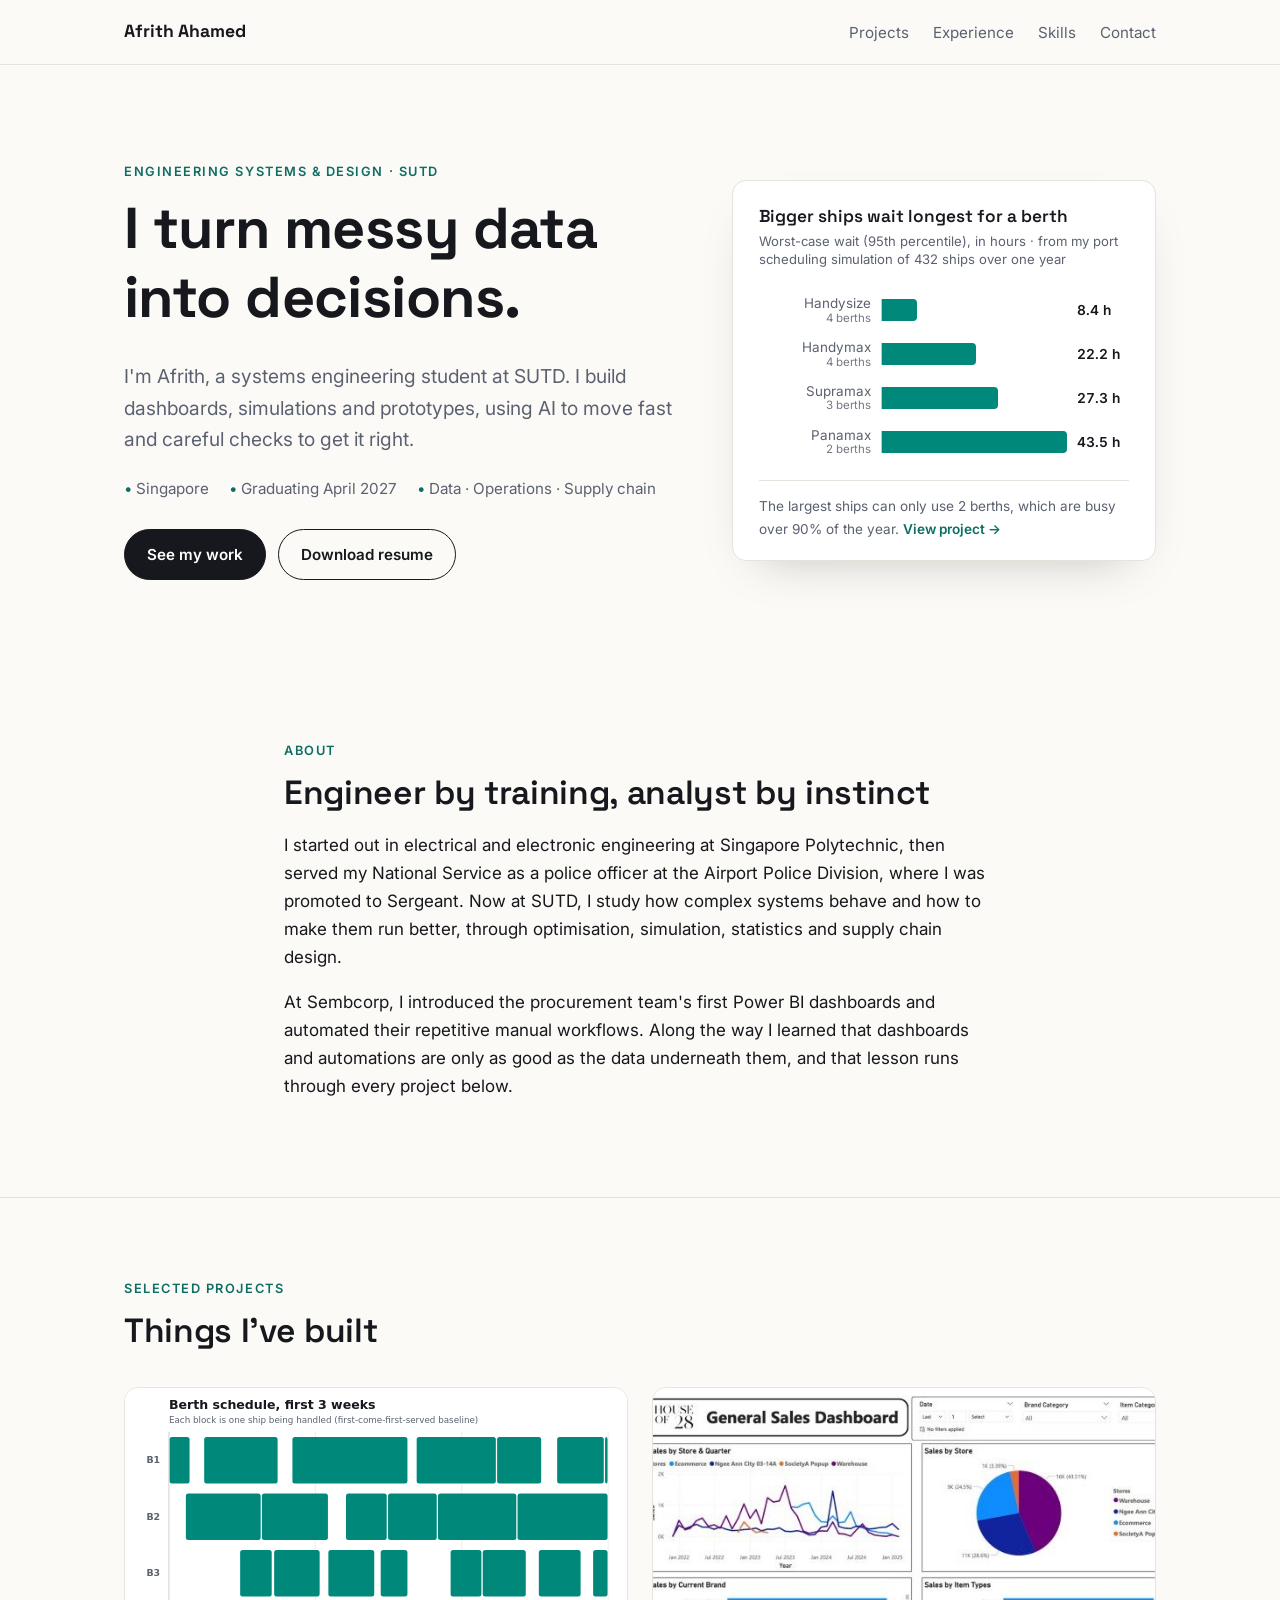
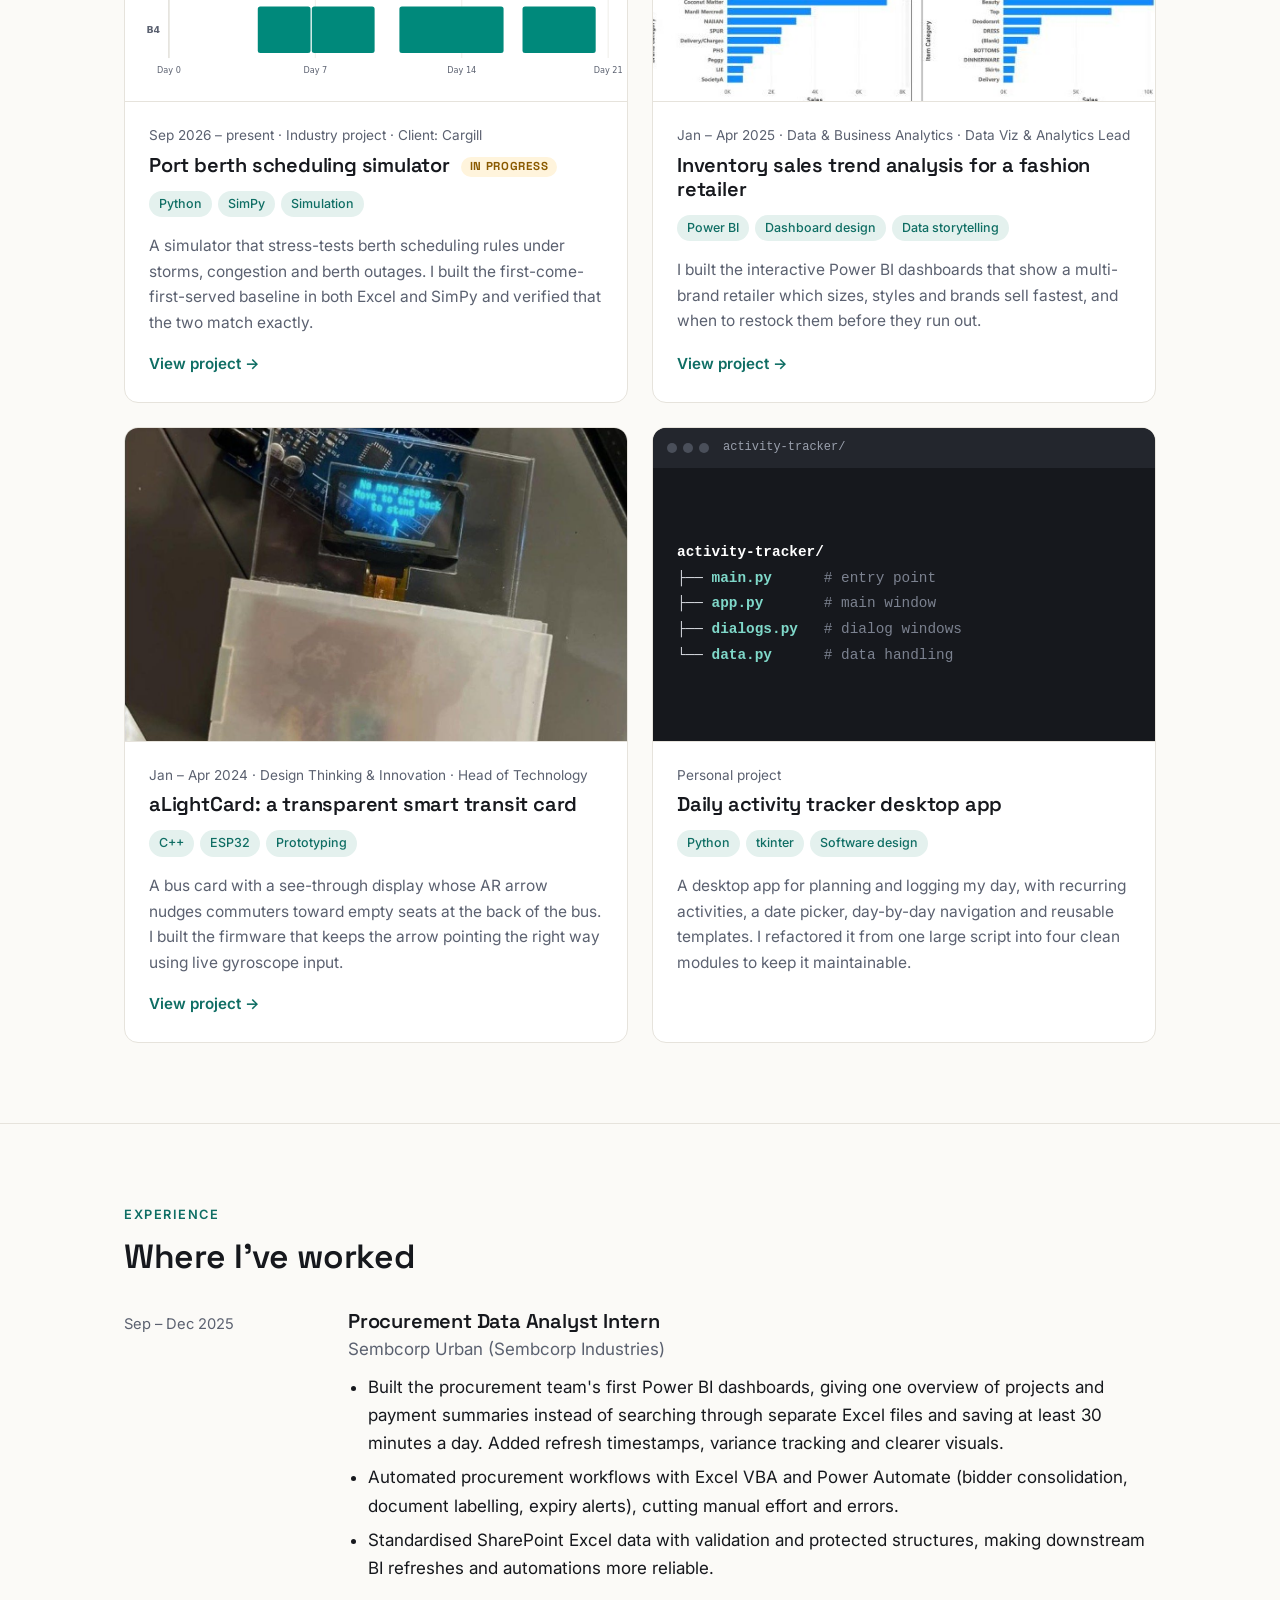
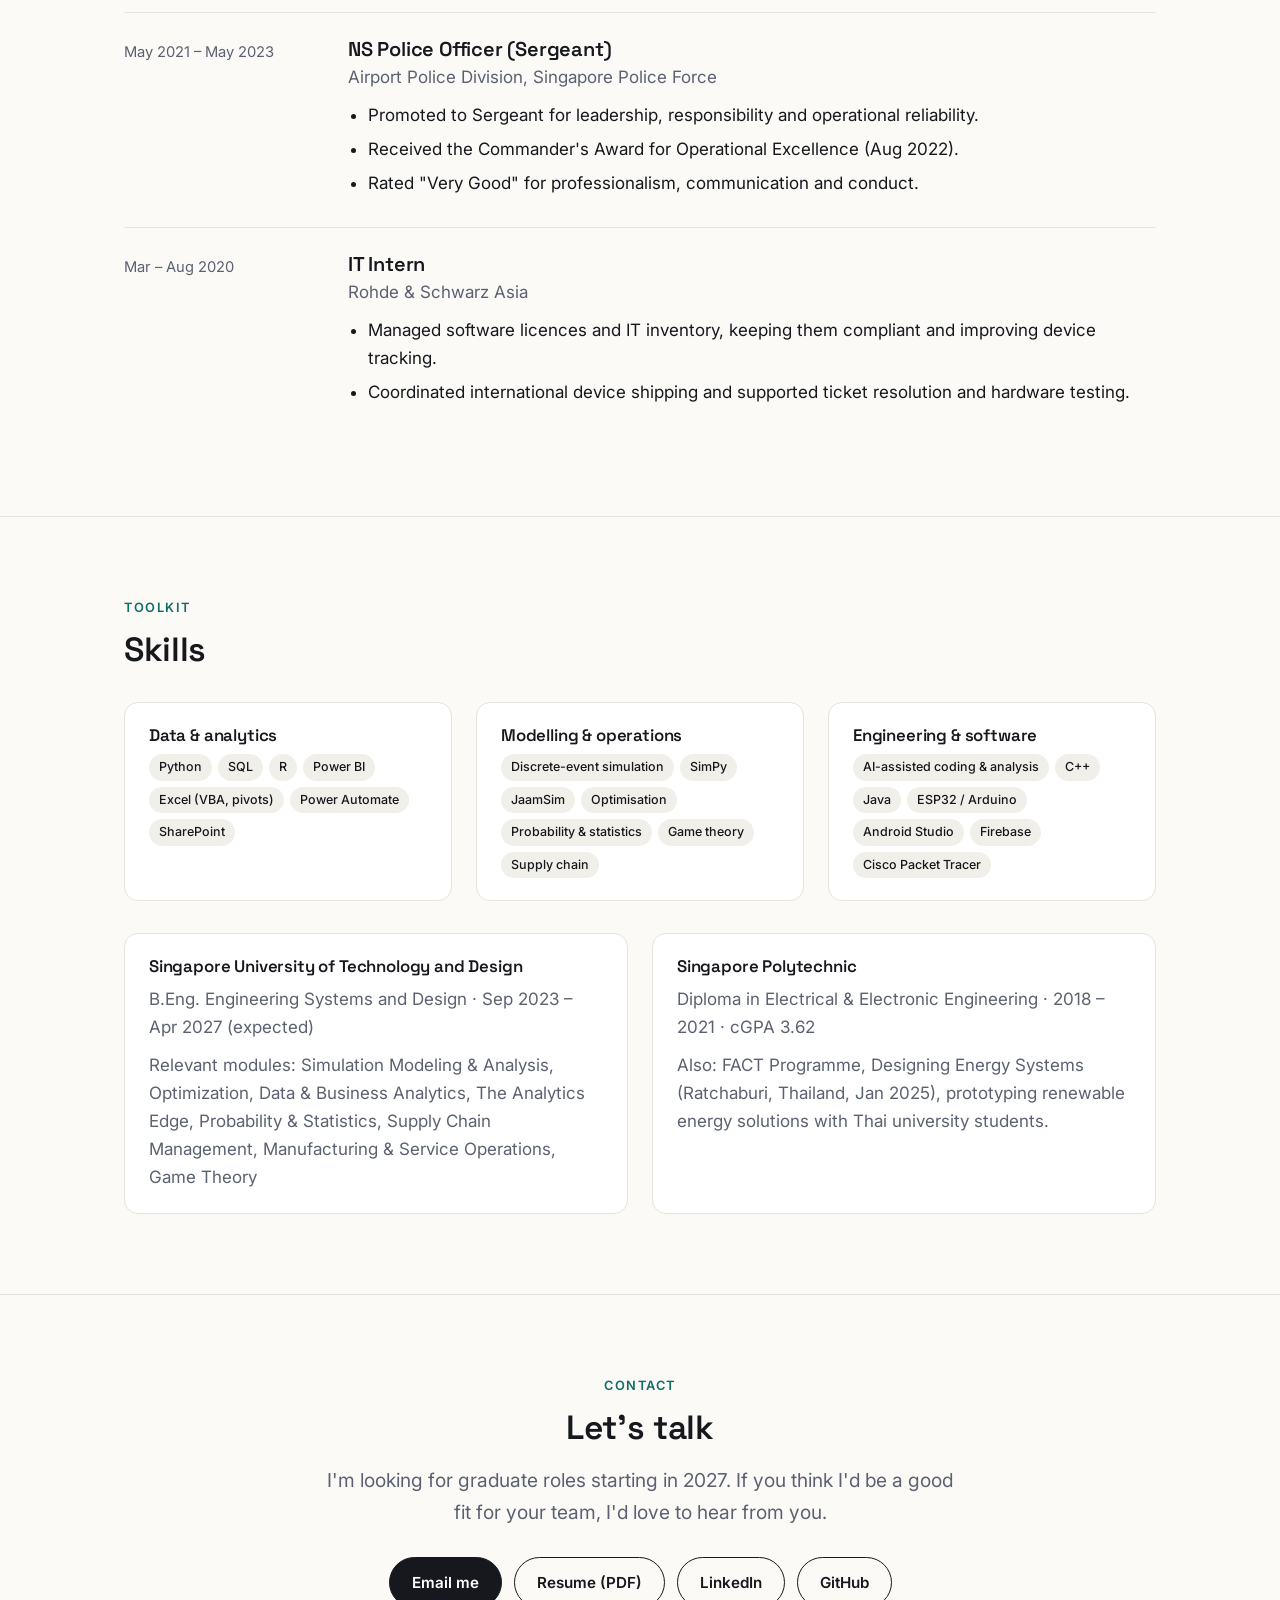
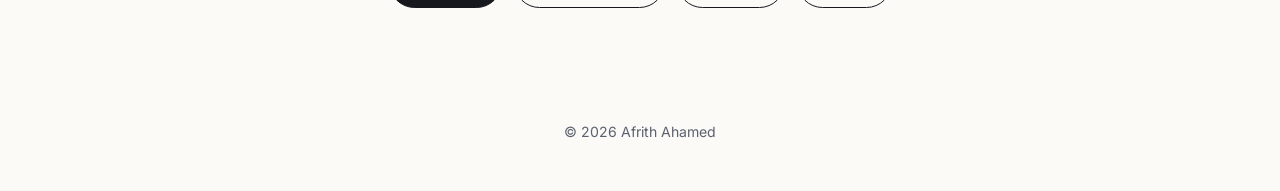
==== commit fdc0d446: "Add files via upload" ====
--- a/index.html
+++ b/index.html
@@ -40,7 +40,7 @@
         <a class="btn" href="assets/Afrith_Ahamed_Resume.pdf" target="_blank" rel="noopener">Download resume</a>
       </div>
     </div>
-    <a class="hero-chart" href="projects/port-scheduling-simulator.html" aria-label="Chart: worst-case berth wait by ship size, from my port scheduling simulation. Opens the case study.">
+    <a class="hero-chart" href="projects/port-scheduling-simulator.html" aria-label="Chart: worst-case berth wait by ship size, from my port scheduling simulation. Opens the project page.">
       <div class="hc-title">Bigger ships wait longest for a berth</div>
       <div class="hc-sub">Worst-case wait (95th percentile), in hours · from my port scheduling simulation of 432 ships over one year</div>
       <div class="hc-row" title="Handysize: 8.4 h worst-case wait (1.2 h average) · can use all 4 berths">
@@ -55,7 +55,7 @@
       <div class="hc-row" title="Panamax / Kamsarmax: 43.5 h worst-case wait (11.6 h average) · can use only 2 berths">
         <span class="hc-label">Panamax<small>2 berths</small></span><span class="hc-track"><span class="hc-bar" style="width:100%"></span></span><span class="hc-val">43.5 h</span>
       </div>
-      <div class="hc-foot">The largest ships can only use 2 berths, which are busy over 90% of the year. <b>See the case study →</b></div>
+      <div class="hc-foot">The largest ships can only use 2 berths, which are busy over 90% of the year. <b>View project →</b></div>
     </a>
   </div>
 </header>
@@ -82,7 +82,7 @@
           <h3>Port berth scheduling simulator <span class="badge">In progress</span></h3>
           <ul class="tags"><li>Python</li><li>SimPy</li><li>Simulation</li></ul>
           <p>A simulator that stress-tests berth scheduling rules under storms, congestion and berth outages. I built the first-come-first-served baseline in both Excel and SimPy and verified that the two match exactly.</p>
-          <span class="more">Read the case study →</span>
+          <span class="more">View project →</span>
         </div>
       </a>
 
@@ -93,7 +93,7 @@
           <h3>Inventory sales trend analysis for a fashion retailer</h3>
           <ul class="tags"><li>Power BI</li><li>Dashboard design</li><li>Data storytelling</li></ul>
           <p>I built the interactive Power BI dashboards that show a multi-brand retailer which sizes, styles and brands sell fastest, and when to restock them before they run out.</p>
-          <span class="more">Read the case study →</span>
+          <span class="more">View project →</span>
         </div>
       </a>
 
@@ -104,7 +104,7 @@
           <h3>aLightCard: a transparent smart transit card</h3>
           <ul class="tags"><li>C++</li><li>ESP32</li><li>Prototyping</li></ul>
           <p>A bus card with a see-through display whose AR arrow nudges commuters toward empty seats at the back of the bus. I built the firmware that keeps the arrow pointing the right way using live gyroscope input.</p>
-          <span class="more">Read the case study →</span>
+          <span class="more">View project →</span>
         </div>
       </a>
 
